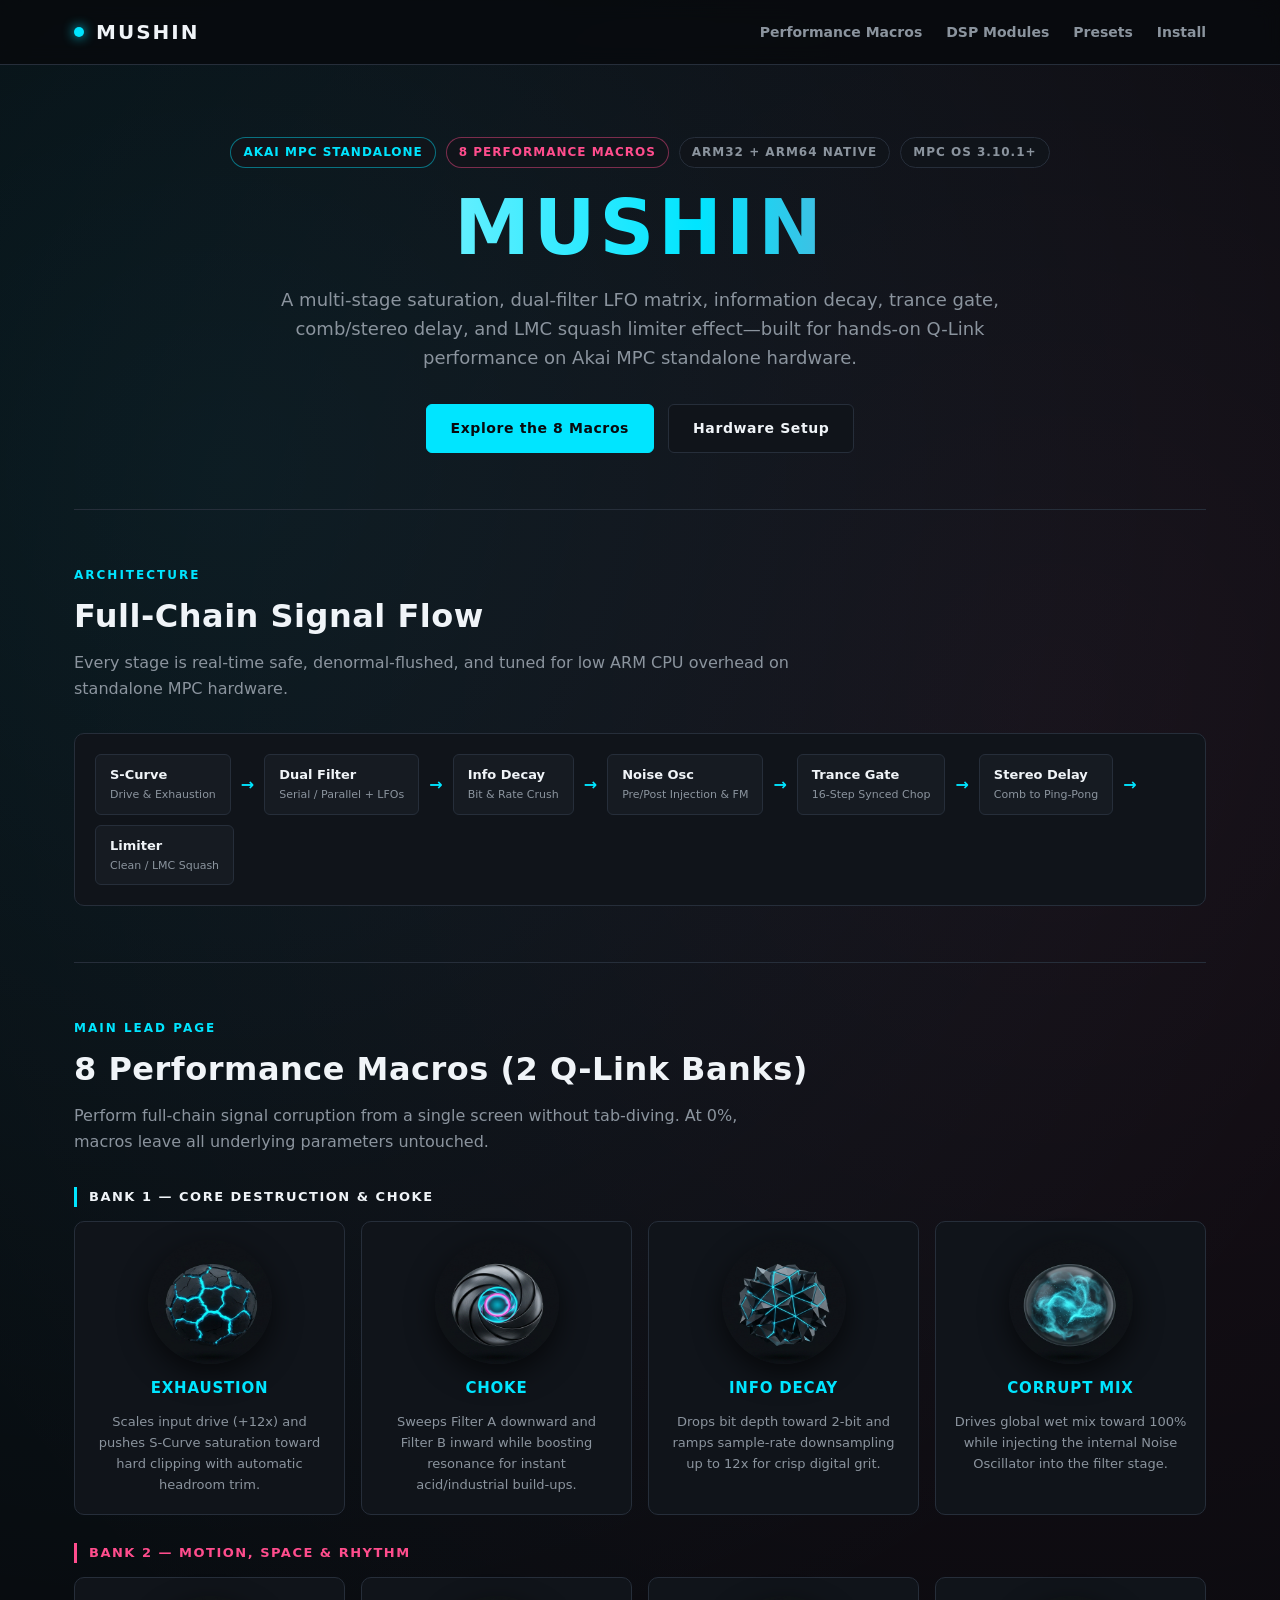
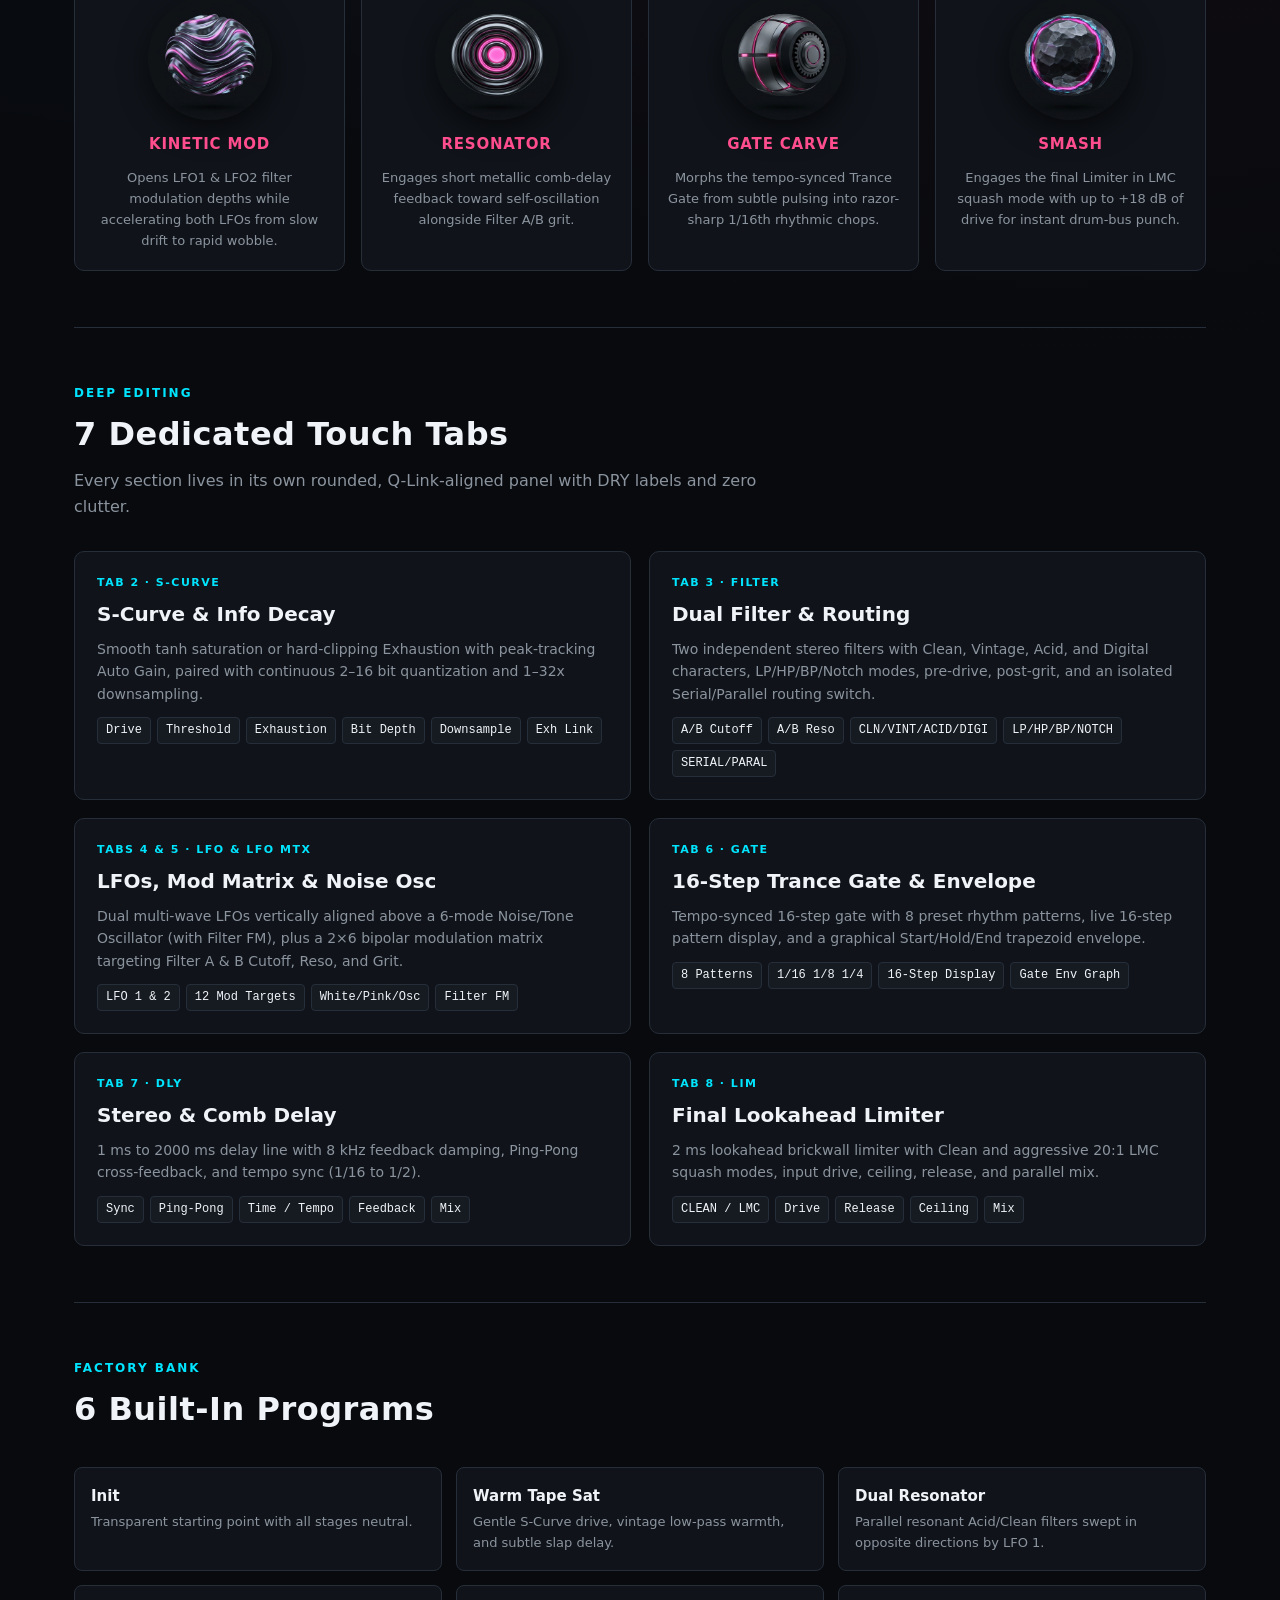
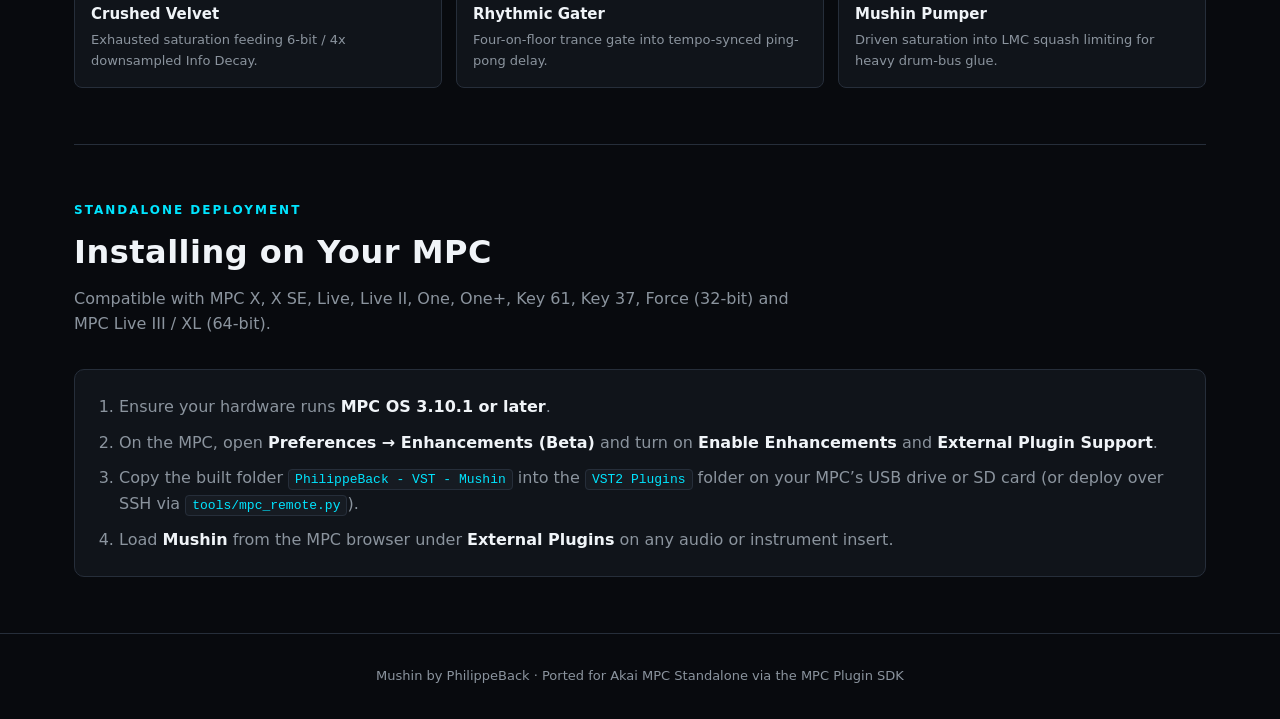
==== index.html @ 12bbff69 "feat(mushin): add product presentation website under plugins/Mushin/site" ====
<!DOCTYPE html>
<html lang="en">
<head>
  <meta charset="utf-8">
  <meta name="viewport" content="width=device-width, initial-scale=1">
  <title>MUSHIN — Standalone MPC Signal Corruption Engine</title>
  <link rel="stylesheet" href="style.css">
</head>
<body>

<header>
  <div class="container nav">
    <div class="brand">
      <span class="dot"></span>
      <span>MUSHIN</span>
    </div>
    <nav class="nav-links">
      <a href="#macros">Performance Macros</a>
      <a href="#modules">DSP Modules</a>
      <a href="#presets">Presets</a>
      <a href="#install">Install</a>
    </nav>
  </div>
</header>

<main class="container">
  <section class="hero">
    <div class="badge-row">
      <span class="badge cyan">Akai MPC Standalone</span>
      <span class="badge magenta">8 Performance Macros</span>
      <span class="badge">ARM32 + ARM64 Native</span>
      <span class="badge">MPC OS 3.10.1+</span>
    </div>
    <h1>MUSHIN</h1>
    <p>
      A multi-stage saturation, dual-filter LFO matrix, information decay, trance gate,
      comb/stereo delay, and LMC squash limiter effect—built for hands-on Q-Link performance
      on Akai MPC standalone hardware.
    </p>
    <div class="cta-row">
      <a class="btn" href="#macros">Explore the 8 Macros</a>
      <a class="btn secondary" href="#install">Hardware Setup</a>
    </div>
  </section>

  <section class="section">
    <div class="section-head">
      <div class="eyebrow">Architecture</div>
      <h2>Full-Chain Signal Flow</h2>
      <p>Every stage is real-time safe, denormal-flushed, and tuned for low ARM CPU overhead on standalone MPC hardware.</p>
    </div>
    <div class="chain">
      <div class="chain-node">S-Curve<span>Drive &amp; Exhaustion</span></div>
      <div class="chain-arrow">&rarr;</div>
      <div class="chain-node">Dual Filter<span>Serial / Parallel + LFOs</span></div>
      <div class="chain-arrow">&rarr;</div>
      <div class="chain-node">Info Decay<span>Bit &amp; Rate Crush</span></div>
      <div class="chain-arrow">&rarr;</div>
      <div class="chain-node">Noise Osc<span>Pre/Post Injection &amp; FM</span></div>
      <div class="chain-arrow">&rarr;</div>
      <div class="chain-node">Trance Gate<span>16-Step Synced Chop</span></div>
      <div class="chain-arrow">&rarr;</div>
      <div class="chain-node">Stereo Delay<span>Comb to Ping-Pong</span></div>
      <div class="chain-arrow">&rarr;</div>
      <div class="chain-node">Limiter<span>Clean / LMC Squash</span></div>
    </div>
  </section>

  <section class="section" id="macros">
    <div class="section-head">
      <div class="eyebrow">MAIN Lead Page</div>
      <h2>8 Performance Macros (2 Q-Link Banks)</h2>
      <p>
        Perform full-chain signal corruption from a single screen without tab-diving.
        At 0%, macros leave all underlying parameters untouched.
      </p>
    </div>

    <div class="bank-label">Bank 1 &mdash; Core Destruction &amp; Choke</div>
    <div class="macro-grid">
      <article class="macro-card">
        <div class="orb-frame orb-0"></div>
        <h3>EXHAUSTION</h3>
        <p>Scales input drive (+12x) and pushes S-Curve saturation toward hard clipping with automatic headroom trim.</p>
      </article>
      <article class="macro-card">
        <div class="orb-frame orb-1"></div>
        <h3>CHOKE</h3>
        <p>Sweeps Filter A downward and Filter B inward while boosting resonance for instant acid/industrial build-ups.</p>
      </article>
      <article class="macro-card">
        <div class="orb-frame orb-2"></div>
        <h3>INFO DECAY</h3>
        <p>Drops bit depth toward 2-bit and ramps sample-rate downsampling up to 12x for crisp digital grit.</p>
      </article>
      <article class="macro-card">
        <div class="orb-frame orb-3"></div>
        <h3>CORRUPT MIX</h3>
        <p>Drives global wet mix toward 100% while injecting the internal Noise Oscillator into the filter stage.</p>
      </article>
    </div>

    <div class="bank-label magenta">Bank 2 &mdash; Motion, Space &amp; Rhythm</div>
    <div class="macro-grid">
      <article class="macro-card mag">
        <div class="orb-frame orb-4"></div>
        <h3>KINETIC MOD</h3>
        <p>Opens LFO1 &amp; LFO2 filter modulation depths while accelerating both LFOs from slow drift to rapid wobble.</p>
      </article>
      <article class="macro-card mag">
        <div class="orb-frame orb-5"></div>
        <h3>RESONATOR</h3>
        <p>Engages short metallic comb-delay feedback toward self-oscillation alongside Filter A/B grit.</p>
      </article>
      <article class="macro-card mag">
        <div class="orb-frame orb-6"></div>
        <h3>GATE CARVE</h3>
        <p>Morphs the tempo-synced Trance Gate from subtle pulsing into razor-sharp 1/16th rhythmic chops.</p>
      </article>
      <article class="macro-card mag">
        <div class="orb-frame orb-7"></div>
        <h3>SMASH</h3>
        <p>Engages the final Limiter in LMC squash mode with up to +18 dB of drive for instant drum-bus punch.</p>
      </article>
    </div>
  </section>

  <section class="section" id="modules">
    <div class="section-head">
      <div class="eyebrow">Deep Editing</div>
      <h2>7 Dedicated Touch Tabs</h2>
      <p>Every section lives in its own rounded, Q-Link-aligned panel with DRY labels and zero clutter.</p>
    </div>

    <div class="modules-grid">
      <div class="module-card">
        <div class="mod-tag">Tab 2 &middot; S-CURVE</div>
        <h3>S-Curve &amp; Info Decay</h3>
        <p>Smooth tanh saturation or hard-clipping Exhaustion with peak-tracking Auto Gain, paired with continuous 2&ndash;16 bit quantization and 1&ndash;32x downsampling.</p>
        <div class="param-pills">
          <span class="pill">Drive</span><span class="pill">Threshold</span><span class="pill">Exhaustion</span>
          <span class="pill">Bit Depth</span><span class="pill">Downsample</span><span class="pill">Exh Link</span>
        </div>
      </div>

      <div class="module-card">
        <div class="mod-tag">Tab 3 &middot; FILTER</div>
        <h3>Dual Filter &amp; Routing</h3>
        <p>Two independent stereo filters with Clean, Vintage, Acid, and Digital characters, LP/HP/BP/Notch modes, pre-drive, post-grit, and an isolated Serial/Parallel routing switch.</p>
        <div class="param-pills">
          <span class="pill">A/B Cutoff</span><span class="pill">A/B Reso</span><span class="pill">CLN/VINT/ACID/DIGI</span>
          <span class="pill">LP/HP/BP/NOTCH</span><span class="pill">SERIAL/PARAL</span>
        </div>
      </div>

      <div class="module-card">
        <div class="mod-tag">Tabs 4 &amp; 5 &middot; LFO &amp; LFO MTX</div>
        <h3>LFOs, Mod Matrix &amp; Noise Osc</h3>
        <p>Dual multi-wave LFOs vertically aligned above a 6-mode Noise/Tone Oscillator (with Filter FM), plus a 2&times;6 bipolar modulation matrix targeting Filter A &amp; B Cutoff, Reso, and Grit.</p>
        <div class="param-pills">
          <span class="pill">LFO 1 &amp; 2</span><span class="pill">12 Mod Targets</span>
          <span class="pill">White/Pink/Osc</span><span class="pill">Filter FM</span>
        </div>
      </div>

      <div class="module-card">
        <div class="mod-tag">Tab 6 &middot; GATE</div>
        <h3>16-Step Trance Gate &amp; Envelope</h3>
        <p>Tempo-synced 16-step gate with 8 preset rhythm patterns, live 16-step pattern display, and a graphical Start/Hold/End trapezoid envelope.</p>
        <div class="param-pills">
          <span class="pill">8 Patterns</span><span class="pill">1/16 1/8 1/4</span>
          <span class="pill">16-Step Display</span><span class="pill">Gate Env Graph</span>
        </div>
      </div>

      <div class="module-card">
        <div class="mod-tag">Tab 7 &middot; DLY</div>
        <h3>Stereo &amp; Comb Delay</h3>
        <p>1 ms to 2000 ms delay line with 8 kHz feedback damping, Ping-Pong cross-feedback, and tempo sync (1/16 to 1/2).</p>
        <div class="param-pills">
          <span class="pill">Sync</span><span class="pill">Ping-Pong</span>
          <span class="pill">Time / Tempo</span><span class="pill">Feedback</span><span class="pill">Mix</span>
        </div>
      </div>

      <div class="module-card">
        <div class="mod-tag">Tab 8 &middot; LIM</div>
        <h3>Final Lookahead Limiter</h3>
        <p>2 ms lookahead brickwall limiter with Clean and aggressive 20:1 LMC squash modes, input drive, ceiling, release, and parallel mix.</p>
        <div class="param-pills">
          <span class="pill">CLEAN / LMC</span><span class="pill">Drive</span>
          <span class="pill">Release</span><span class="pill">Ceiling</span><span class="pill">Mix</span>
        </div>
      </div>
    </div>
  </section>

  <section class="section" id="presets">
    <div class="section-head">
      <div class="eyebrow">Factory Bank</div>
      <h2>6 Built-In Programs</h2>
    </div>
    <div class="presets-grid">
      <div class="preset-card"><h4>Init</h4><p>Transparent starting point with all stages neutral.</p></div>
      <div class="preset-card"><h4>Warm Tape Sat</h4><p>Gentle S-Curve drive, vintage low-pass warmth, and subtle slap delay.</p></div>
      <div class="preset-card"><h4>Dual Resonator</h4><p>Parallel resonant Acid/Clean filters swept in opposite directions by LFO 1.</p></div>
      <div class="preset-card"><h4>Crushed Velvet</h4><p>Exhausted saturation feeding 6-bit / 4x downsampled Info Decay.</p></div>
      <div class="preset-card"><h4>Rhythmic Gater</h4><p>Four-on-floor trance gate into tempo-synced ping-pong delay.</p></div>
      <div class="preset-card"><h4>Mushin Pumper</h4><p>Driven saturation into LMC squash limiting for heavy drum-bus glue.</p></div>
    </div>
  </section>

  <section class="section" id="install">
    <div class="section-head">
      <div class="eyebrow">Standalone Deployment</div>
      <h2>Installing on Your MPC</h2>
      <p>Compatible with MPC X, X SE, Live, Live II, One, One+, Key 61, Key 37, Force (32-bit) and MPC Live III / XL (64-bit).</p>
    </div>
    <div class="install-box">
      <ol>
        <li>Ensure your hardware runs <strong>MPC OS 3.10.1 or later</strong>.</li>
        <li>On the MPC, open <strong>Preferences &rarr; Enhancements (Beta)</strong> and turn on <strong>Enable Enhancements</strong> and <strong>External Plugin Support</strong>.</li>
        <li>Copy the built folder <code>PhilippeBack - VST - Mushin</code> into the <code>VST2 Plugins</code> folder on your MPC&rsquo;s USB drive or SD card (or deploy over SSH via <code>tools/mpc_remote.py</code>).</li>
        <li>Load <strong>Mushin</strong> from the MPC browser under <strong>External Plugins</strong> on any audio or instrument insert.</li>
      </ol>
    </div>
  </section>
</main>

<footer>
  <div class="container">
    Mushin by PhilippeBack &middot; Ported for Akai MPC Standalone via the MPC Plugin SDK
  </div>
</footer>

</body>
</html>
---- style.css ----
:root {
  --bg: #080a0e;
  --surface: #10141a;
  --card: #161b22;
  --border: #262e3a;
  --text: #f0f4f8;
  --muted: #8b949e;
  --cyan: #00e5ff;
  --magenta: #ff4d8d;
  --gold: #ffd60a;
}

* { box-sizing: border-box; margin: 0; padding: 0; }

body {
  background: var(--bg);
  color: var(--text);
  font-family: "Titillium Web", "Segoe UI", system-ui, -apple-system, sans-serif;
  line-height: 1.6;
  background-image:
    radial-gradient(circle at 18% 12%, rgba(0, 229, 255, 0.08), transparent 36%),
    radial-gradient(circle at 82% 18%, rgba(255, 77, 141, 0.07), transparent 38%);
}

a { color: var(--cyan); text-decoration: none; }
a:hover { text-decoration: underline; }

.container {
  max-width: 1180px;
  margin: 0 auto;
  padding: 0 24px;
}

/* Header */
header {
  border-bottom: 1px solid var(--border);
  background: rgba(8, 10, 14, 0.85);
  backdrop-filter: blur(10px);
  position: sticky;
  top: 0;
  z-index: 20;
}

.nav {
  display: flex;
  align-items: center;
  justify-content: space-between;
  height: 64px;
}

.brand {
  display: flex;
  align-items: center;
  gap: 12px;
  font-weight: 800;
  font-size: 20px;
  letter-spacing: 2px;
}

.brand .dot {
  width: 10px;
  height: 10px;
  border-radius: 50%;
  background: var(--cyan);
  box-shadow: 0 0 12px var(--cyan);
}

.nav-links {
  display: flex;
  gap: 24px;
  font-size: 14px;
  font-weight: 600;
  color: var(--muted);
}

.nav-links a { color: var(--muted); }
.nav-links a:hover { color: var(--cyan); text-decoration: none; }

/* Hero */
.hero {
  padding: 72px 0 56px;
  text-align: center;
}

.badge-row {
  display: inline-flex;
  gap: 10px;
  flex-wrap: wrap;
  justify-content: center;
  margin-bottom: 20px;
}

.badge {
  font-size: 12px;
  font-weight: 700;
  letter-spacing: 1px;
  text-transform: uppercase;
  padding: 5px 12px;
  border-radius: 999px;
  border: 1px solid var(--border);
  background: var(--surface);
  color: var(--muted);
}

.badge.cyan { border-color: rgba(0, 229, 255, 0.45); color: var(--cyan); }
.badge.magenta { border-color: rgba(255, 77, 141, 0.45); color: var(--magenta); }

.hero h1 {
  font-size: clamp(44px, 7vw, 76px);
  font-weight: 900;
  letter-spacing: 4px;
  line-height: 1.05;
  background: linear-gradient(90deg, #ffffff 0%, var(--cyan) 55%, var(--magenta) 100%);
  -webkit-background-clip: text;
  background-clip: text;
  color: transparent;
  margin-bottom: 18px;
}

.hero p {
  max-width: 720px;
  margin: 0 auto 32px;
  font-size: 18px;
  color: var(--muted);
}

.cta-row {
  display: flex;
  gap: 14px;
  justify-content: center;
  flex-wrap: wrap;
}

.btn {
  display: inline-block;
  padding: 12px 24px;
  border-radius: 6px;
  font-weight: 700;
  font-size: 14px;
  letter-spacing: 0.6px;
  border: 1px solid var(--cyan);
  background: var(--cyan);
  color: #080a0e;
  transition: transform 0.15s ease, box-shadow 0.15s ease;
}

.btn:hover {
  transform: translateY(-1px);
  box-shadow: 0 8px 24px rgba(0, 229, 255, 0.25);
  text-decoration: none;
}

.btn.secondary {
  background: var(--surface);
  color: var(--text);
  border-color: var(--border);
}

.btn.secondary:hover {
  border-color: var(--cyan);
  box-shadow: none;
}

/* Signal Chain */
.section {
  padding: 56px 0;
  border-top: 1px solid var(--border);
}

.section-head {
  margin-bottom: 32px;
}

.section-head .eyebrow {
  font-size: 12px;
  font-weight: 800;
  letter-spacing: 2px;
  text-transform: uppercase;
  color: var(--cyan);
  margin-bottom: 6px;
}

.section-head h2 {
  font-size: 32px;
  font-weight: 800;
  letter-spacing: 0.5px;
}

.section-head p {
  color: var(--muted);
  margin-top: 8px;
  max-width: 720px;
}

.chain {
  display: flex;
  flex-wrap: wrap;
  align-items: center;
  gap: 10px;
  background: var(--surface);
  border: 1px solid var(--border);
  border-radius: 10px;
  padding: 20px;
}

.chain-node {
  background: var(--card);
  border: 1px solid var(--border);
  border-radius: 6px;
  padding: 10px 14px;
  font-size: 13px;
  font-weight: 700;
  color: var(--text);
}

.chain-node span {
  display: block;
  font-size: 11px;
  font-weight: 500;
  color: var(--muted);
}

.chain-arrow {
  color: var(--cyan);
  font-weight: 800;
  font-size: 16px;
}

/* Macro Orbs Grid */
.bank-label {
  font-size: 13px;
  font-weight: 800;
  letter-spacing: 1.5px;
  text-transform: uppercase;
  margin: 28px 0 14px;
  padding-left: 12px;
  border-left: 3px solid var(--cyan);
}

.bank-label.magenta {
  border-left-color: var(--magenta);
  color: var(--magenta);
}

.macro-grid {
  display: grid;
  grid-template-columns: repeat(4, 1fr);
  gap: 16px;
}

@media (max-width: 960px) {
  .macro-grid { grid-template-columns: repeat(2, 1fr); }
}
@media (max-width: 560px) {
  .macro-grid { grid-template-columns: 1fr; }
}

.macro-card {
  background: var(--surface);
  border: 1px solid var(--border);
  border-radius: 10px;
  padding: 18px;
  display: flex;
  flex-direction: column;
  align-items: center;
  text-align: center;
  gap: 12px;
}

.orb-frame {
  width: 124px;
  height: 124px;
  border-radius: 50%;
  background-image: url("assets/orbs_sheet.jpg");
  background-size: 400% 200%;
  background-repeat: no-repeat;
  box-shadow: 0 10px 28px rgba(0, 0, 0, 0.6);
}

.orb-0 { background-position: 0% 0%; }
.orb-1 { background-position: 33.333% 0%; }
.orb-2 { background-position: 66.666% 0%; }
.orb-3 { background-position: 100% 0%; }
.orb-4 { background-position: 0% 100%; }
.orb-5 { background-position: 33.333% 100%; }
.orb-6 { background-position: 66.666% 100%; }
.orb-7 { background-position: 100% 100%; }

.macro-card h3 {
  font-size: 15px;
  font-weight: 800;
  letter-spacing: 0.8px;
  color: var(--cyan);
}

.macro-card.mag h3 { color: var(--magenta); }

.macro-card p {
  font-size: 13px;
  color: var(--muted);
}

/* Modules Grid */
.modules-grid {
  display: grid;
  grid-template-columns: repeat(2, 1fr);
  gap: 18px;
}

@media (max-width: 780px) {
  .modules-grid { grid-template-columns: 1fr; }
}

.module-card {
  background: var(--surface);
  border: 1px solid var(--border);
  border-radius: 10px;
  padding: 22px;
}

.module-card .mod-tag {
  font-size: 11px;
  font-weight: 800;
  letter-spacing: 1.5px;
  color: var(--cyan);
  text-transform: uppercase;
  margin-bottom: 6px;
}

.module-card h3 {
  font-size: 20px;
  font-weight: 800;
  margin-bottom: 8px;
}

.module-card p {
  font-size: 14px;
  color: var(--muted);
  margin-bottom: 12px;
}

.param-pills {
  display: flex;
  flex-wrap: wrap;
  gap: 6px;
}

.pill {
  font-size: 12px;
  font-family: ui-monospace, Consolas, monospace;
  background: var(--card);
  border: 1px solid var(--border);
  border-radius: 4px;
  padding: 3px 8px;
  color: var(--text);
}

/* Presets & Install */
.presets-grid {
  display: grid;
  grid-template-columns: repeat(3, 1fr);
  gap: 14px;
}

@media (max-width: 780px) {
  .presets-grid { grid-template-columns: 1fr; }
}

.preset-card {
  background: var(--surface);
  border: 1px solid var(--border);
  border-radius: 8px;
  padding: 16px;
}

.preset-card h4 {
  font-size: 15px;
  font-weight: 700;
  color: var(--text);
  margin-bottom: 4px;
}

.preset-card p {
  font-size: 13px;
  color: var(--muted);
}

.install-box {
  background: var(--surface);
  border: 1px solid var(--border);
  border-radius: 10px;
  padding: 24px;
}

.install-box ol {
  padding-left: 20px;
  color: var(--muted);
  display: grid;
  gap: 10px;
}

.install-box strong { color: var(--text); }
.install-box code {
  background: var(--card);
  border: 1px solid var(--border);
  padding: 2px 6px;
  border-radius: 4px;
  color: var(--cyan);
  font-size: 13px;
}

footer {
  border-top: 1px solid var(--border);
  padding: 32px 0;
  text-align: center;
  color: var(--muted);
  font-size: 13px;
}
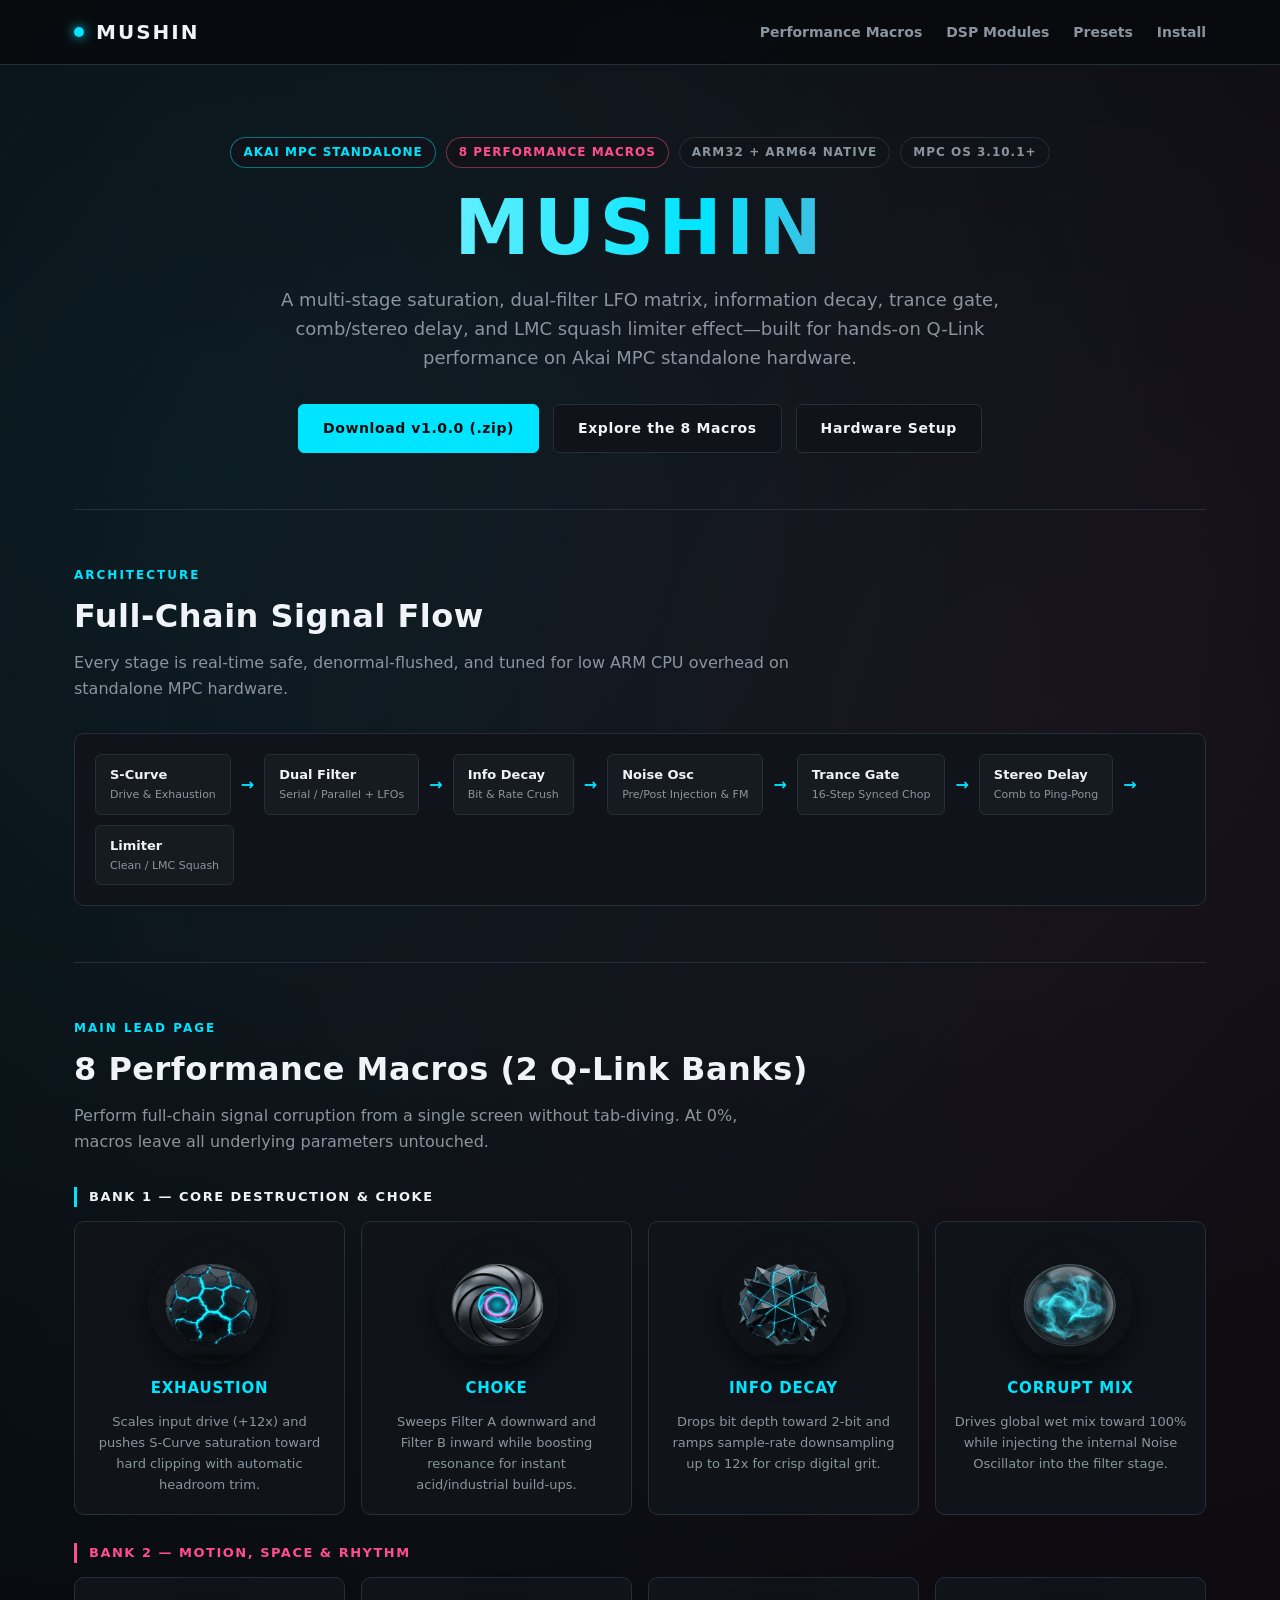
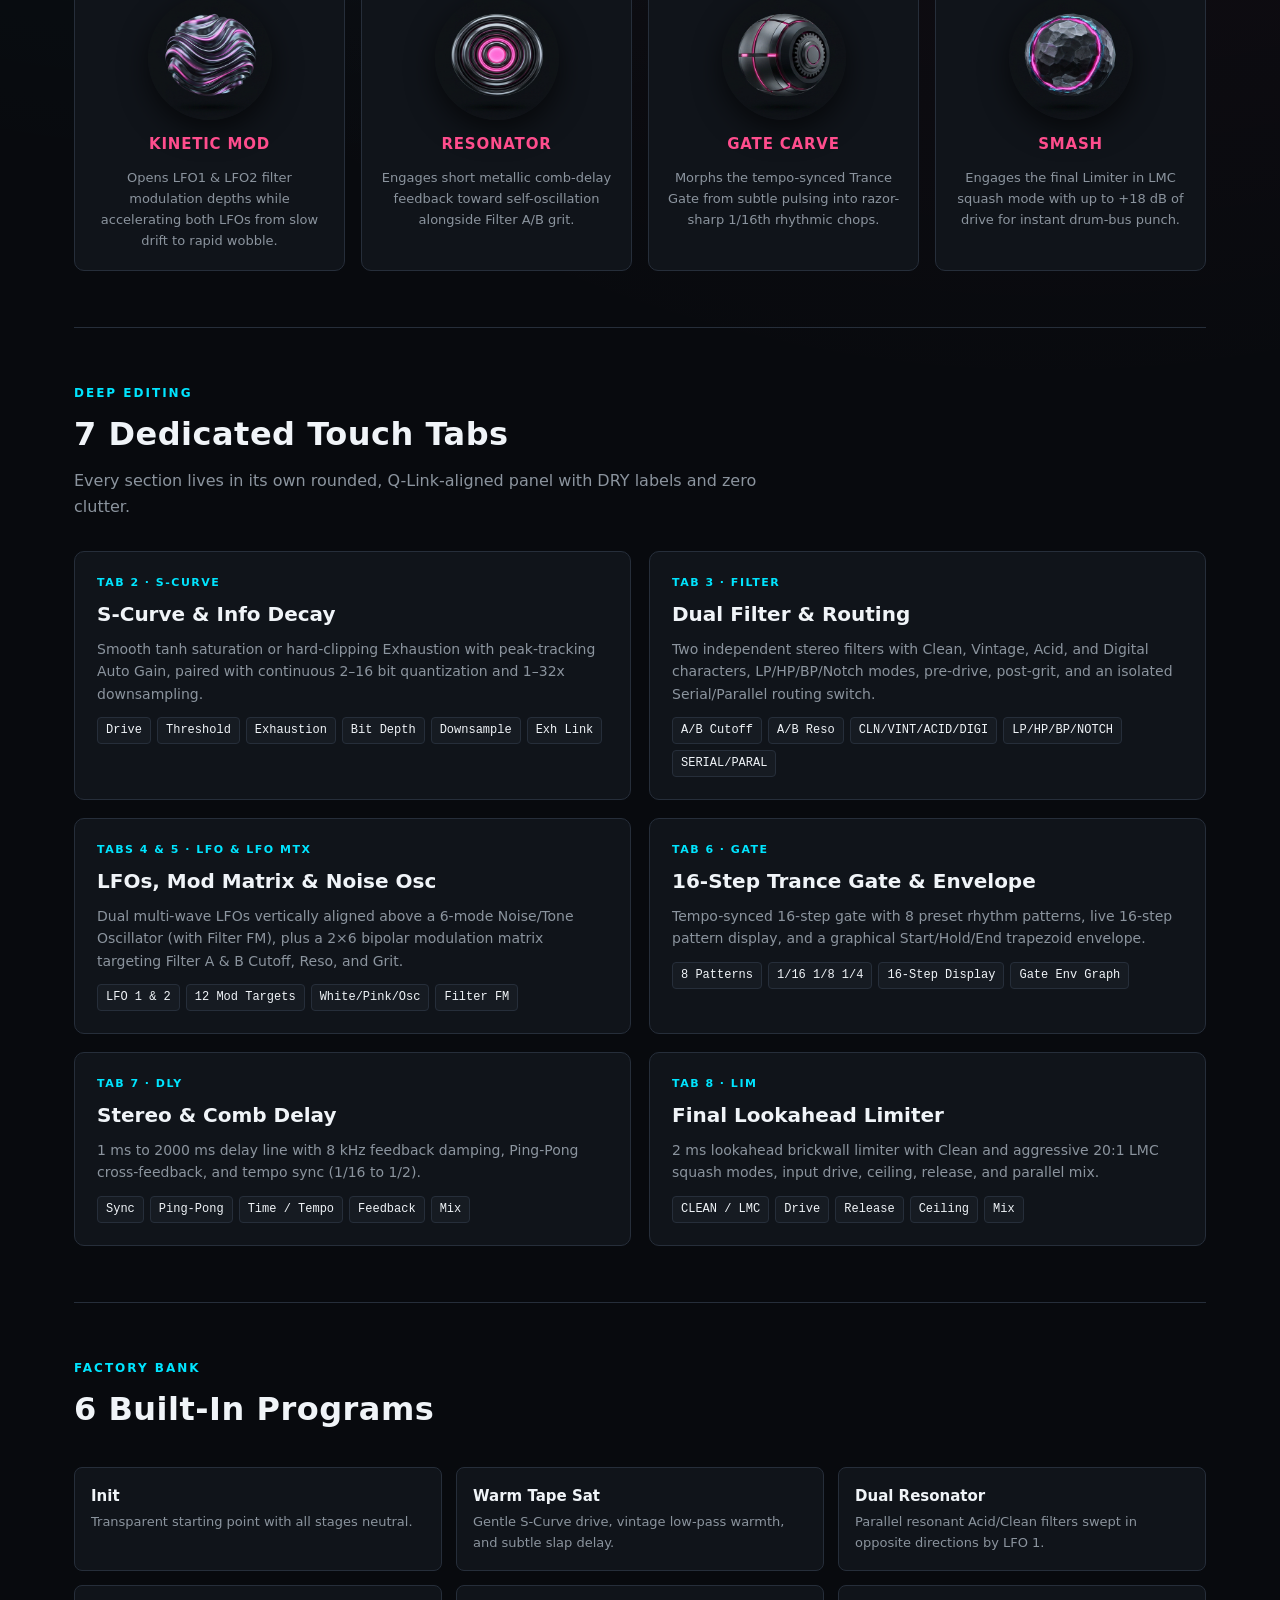
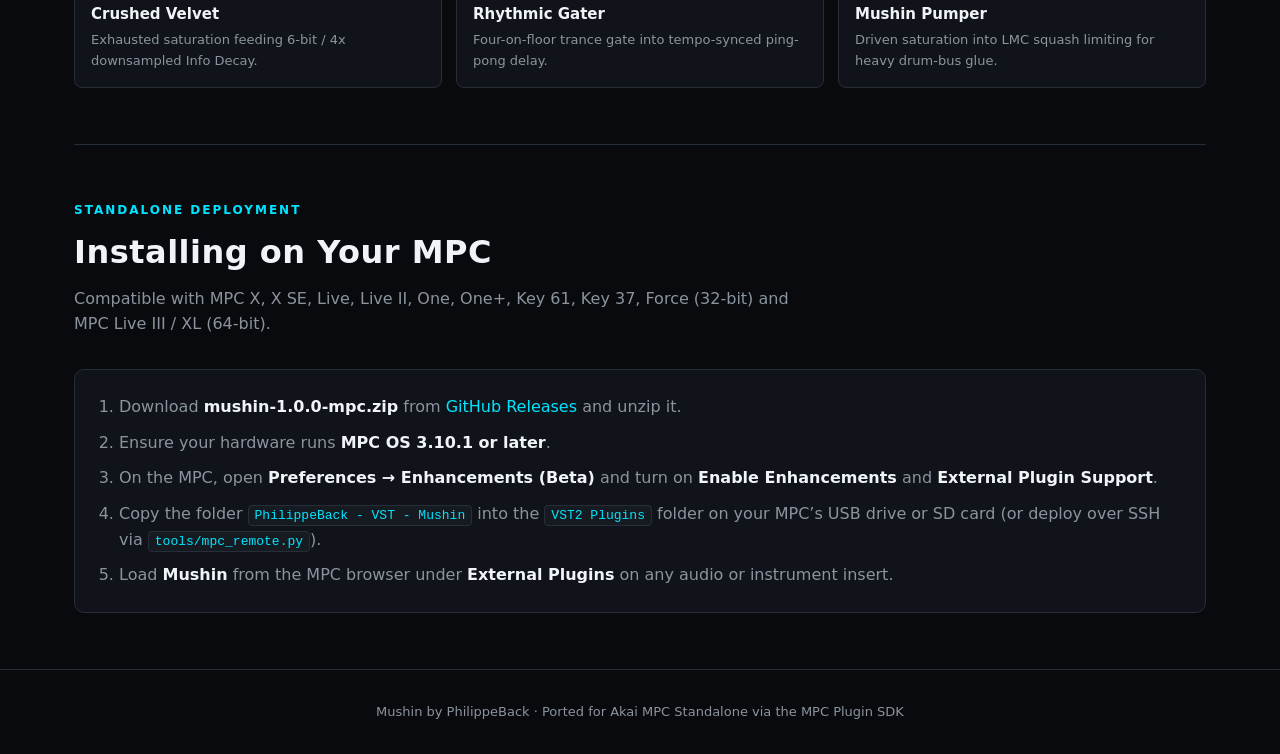
==== commit 432dd6c8: "docs(mushin): link v1.0.0 release download on website" ====
--- a/index.html
+++ b/index.html
@@ -38,7 +38,8 @@
       on Akai MPC standalone hardware.
     </p>
     <div class="cta-row">
-      <a class="btn" href="#macros">Explore the 8 Macros</a>
+      <a class="btn" href="https://github.com/philippeback/mpc-plugin-builder-sdk/releases/download/v1.0.0/mushin-1.0.0-mpc.zip">Download v1.0.0 (.zip)</a>
+      <a class="btn secondary" href="#macros">Explore the 8 Macros</a>
       <a class="btn secondary" href="#install">Hardware Setup</a>
     </div>
   </section>
@@ -218,9 +219,10 @@
     </div>
     <div class="install-box">
       <ol>
+        <li>Download <a href="https://github.com/philippeback/mpc-plugin-builder-sdk/releases/download/v1.0.0/mushin-1.0.0-mpc.zip"><strong>mushin-1.0.0-mpc.zip</strong></a> from <a href="https://github.com/philippeback/mpc-plugin-builder-sdk/releases/latest">GitHub Releases</a> and unzip it.</li>
         <li>Ensure your hardware runs <strong>MPC OS 3.10.1 or later</strong>.</li>
         <li>On the MPC, open <strong>Preferences &rarr; Enhancements (Beta)</strong> and turn on <strong>Enable Enhancements</strong> and <strong>External Plugin Support</strong>.</li>
-        <li>Copy the built folder <code>PhilippeBack - VST - Mushin</code> into the <code>VST2 Plugins</code> folder on your MPC&rsquo;s USB drive or SD card (or deploy over SSH via <code>tools/mpc_remote.py</code>).</li>
+        <li>Copy the folder <code>PhilippeBack - VST - Mushin</code> into the <code>VST2 Plugins</code> folder on your MPC&rsquo;s USB drive or SD card (or deploy over SSH via <code>tools/mpc_remote.py</code>).</li>
         <li>Load <strong>Mushin</strong> from the MPC browser under <strong>External Plugins</strong> on any audio or instrument insert.</li>
       </ol>
     </div>
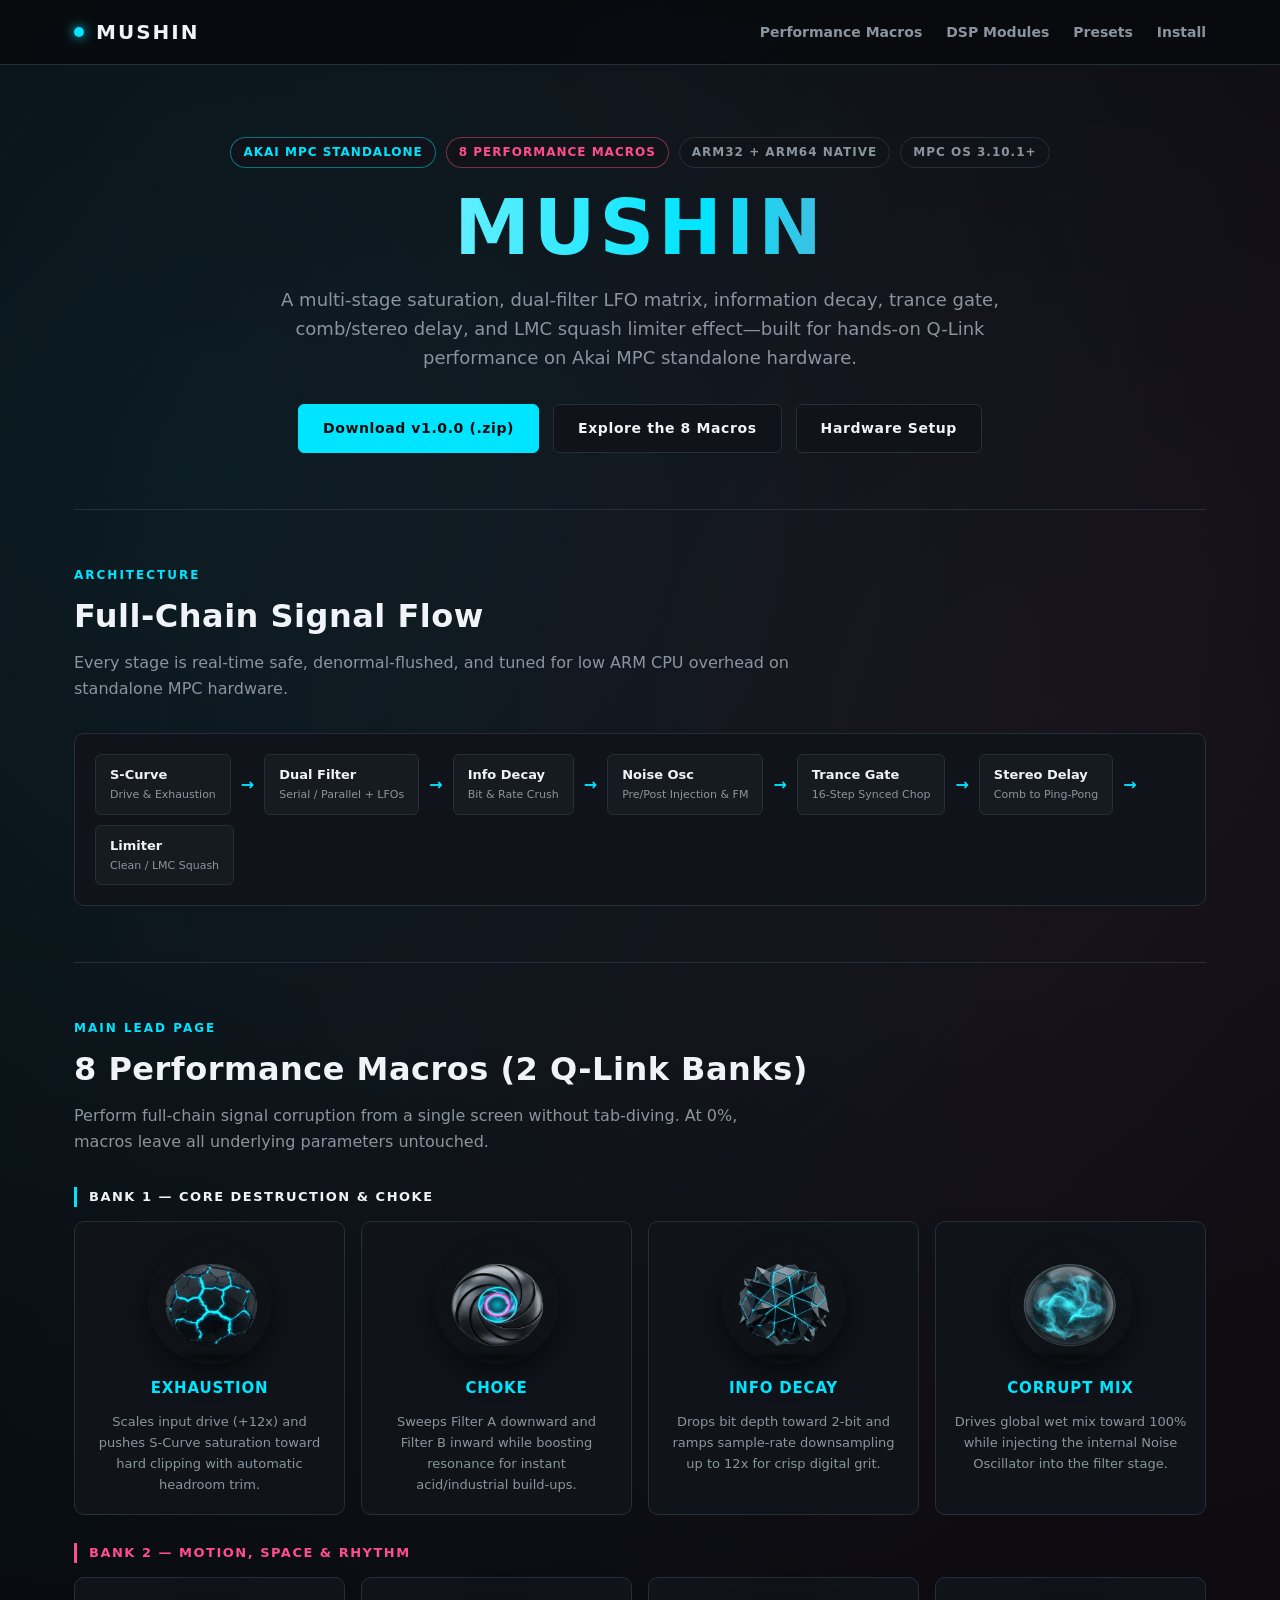
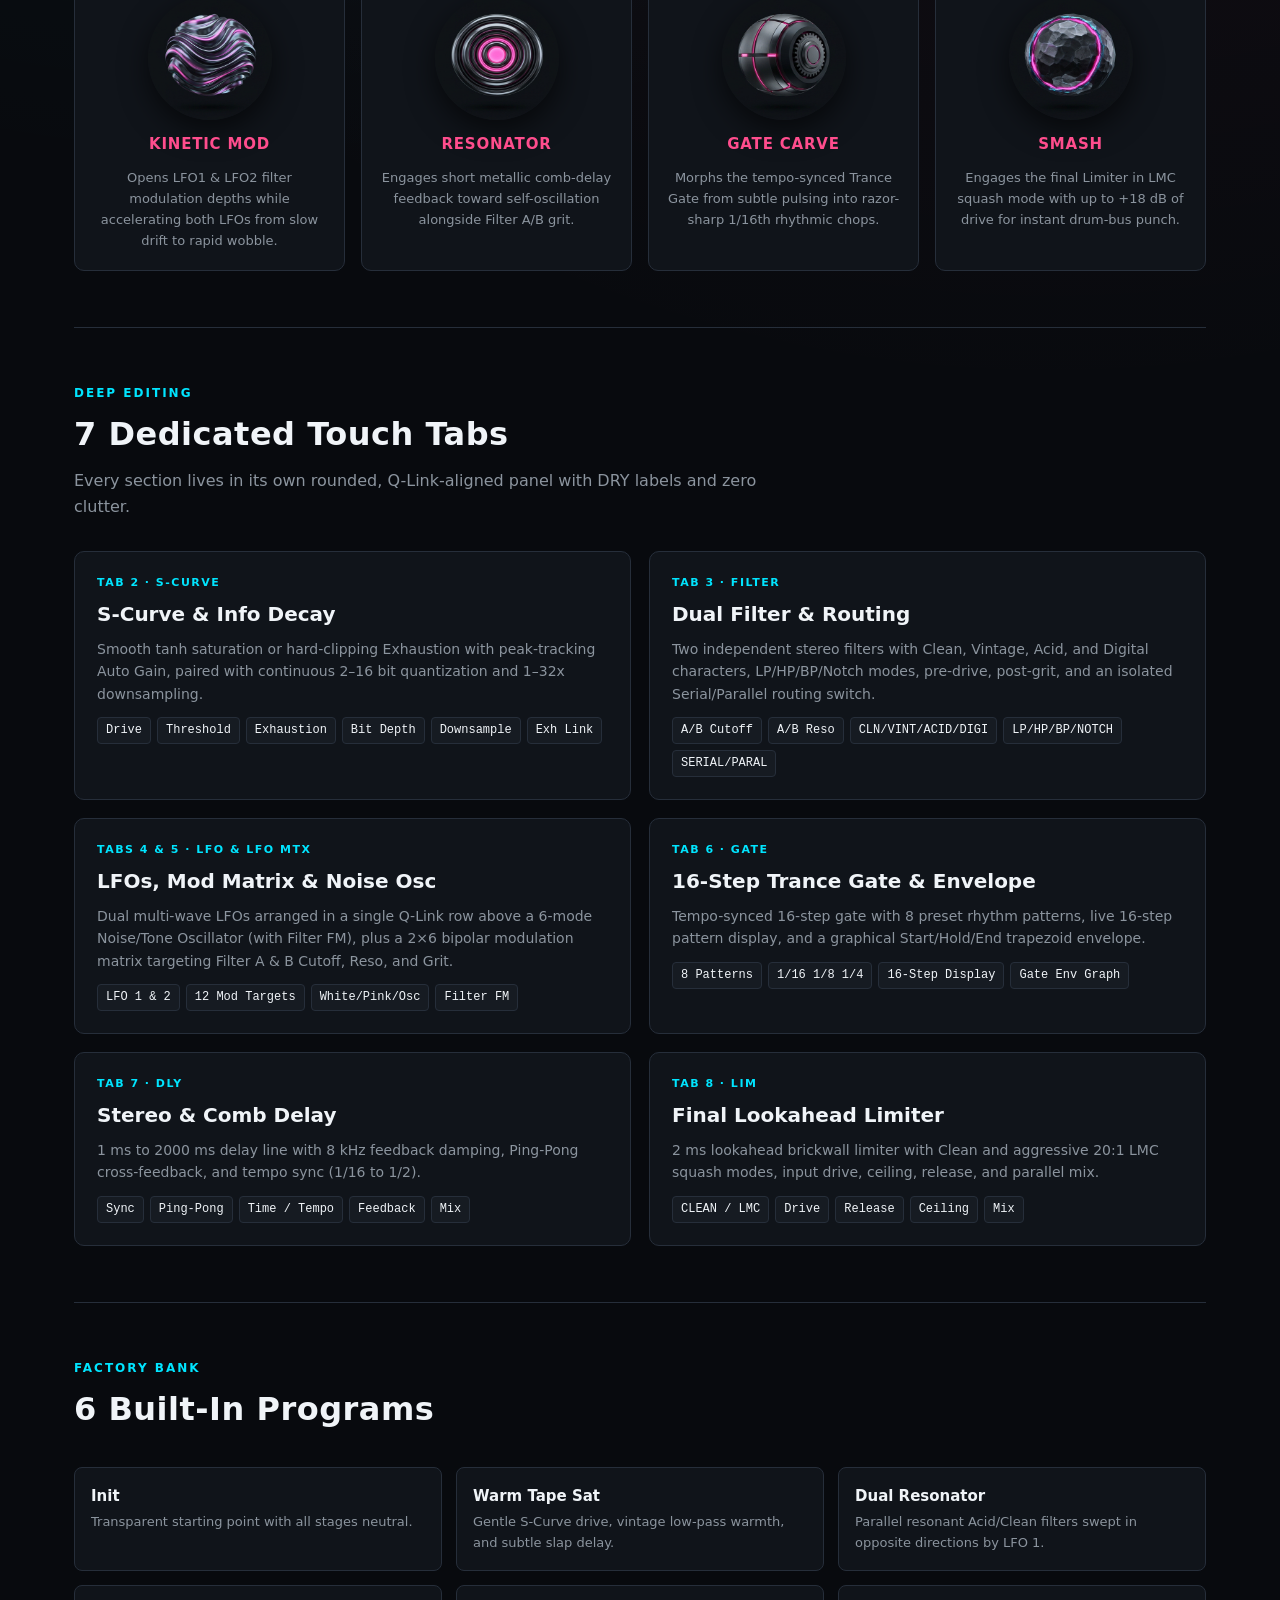
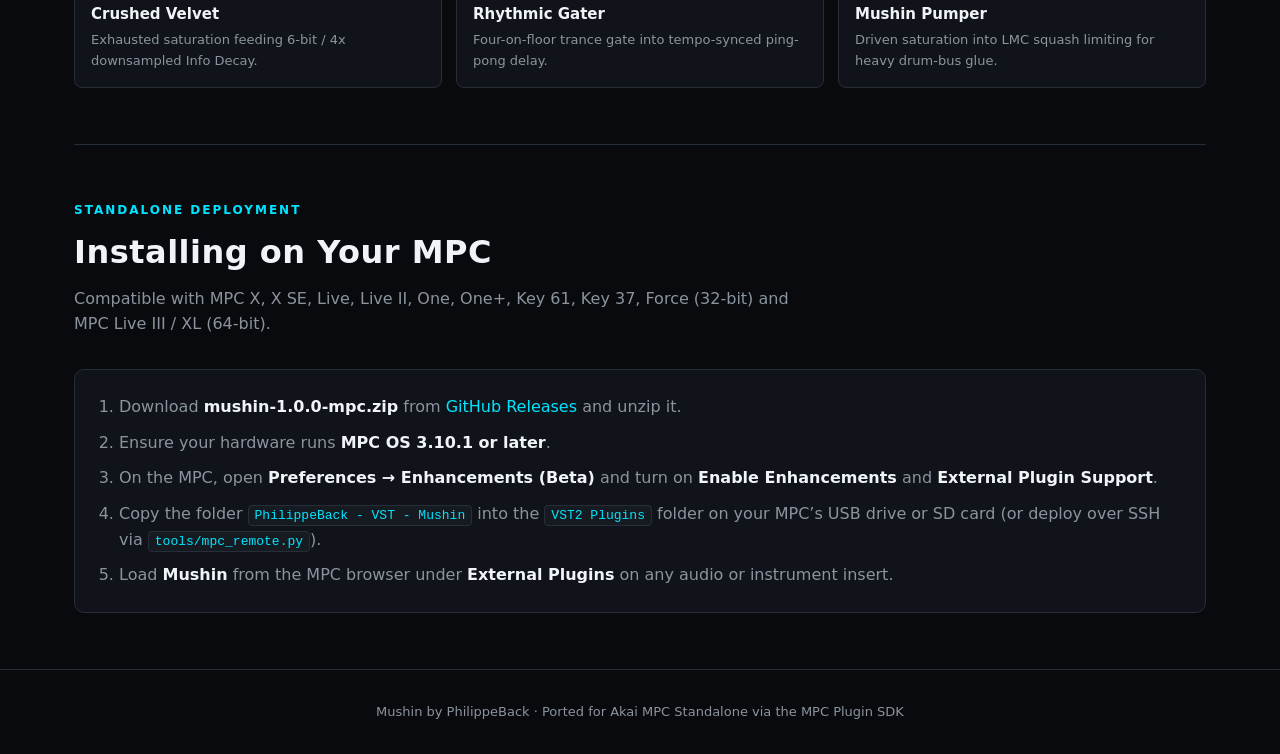
==== commit 39bc3f69: "feat(Mushin): enable GATE AHDS envelope, compact LFO Q-Links, update docs and site" ====
--- a/index.html
+++ b/index.html
@@ -157,7 +157,7 @@
       <div class="module-card">
         <div class="mod-tag">Tabs 4 &amp; 5 &middot; LFO &amp; LFO MTX</div>
         <h3>LFOs, Mod Matrix &amp; Noise Osc</h3>
-        <p>Dual multi-wave LFOs vertically aligned above a 6-mode Noise/Tone Oscillator (with Filter FM), plus a 2&times;6 bipolar modulation matrix targeting Filter A &amp; B Cutoff, Reso, and Grit.</p>
+        <p>Dual multi-wave LFOs arranged in a single Q-Link row above a 6-mode Noise/Tone Oscillator (with Filter FM), plus a 2&times;6 bipolar modulation matrix targeting Filter A &amp; B Cutoff, Reso, and Grit.</p>
         <div class="param-pills">
           <span class="pill">LFO 1 &amp; 2</span><span class="pill">12 Mod Targets</span>
           <span class="pill">White/Pink/Osc</span><span class="pill">Filter FM</span>
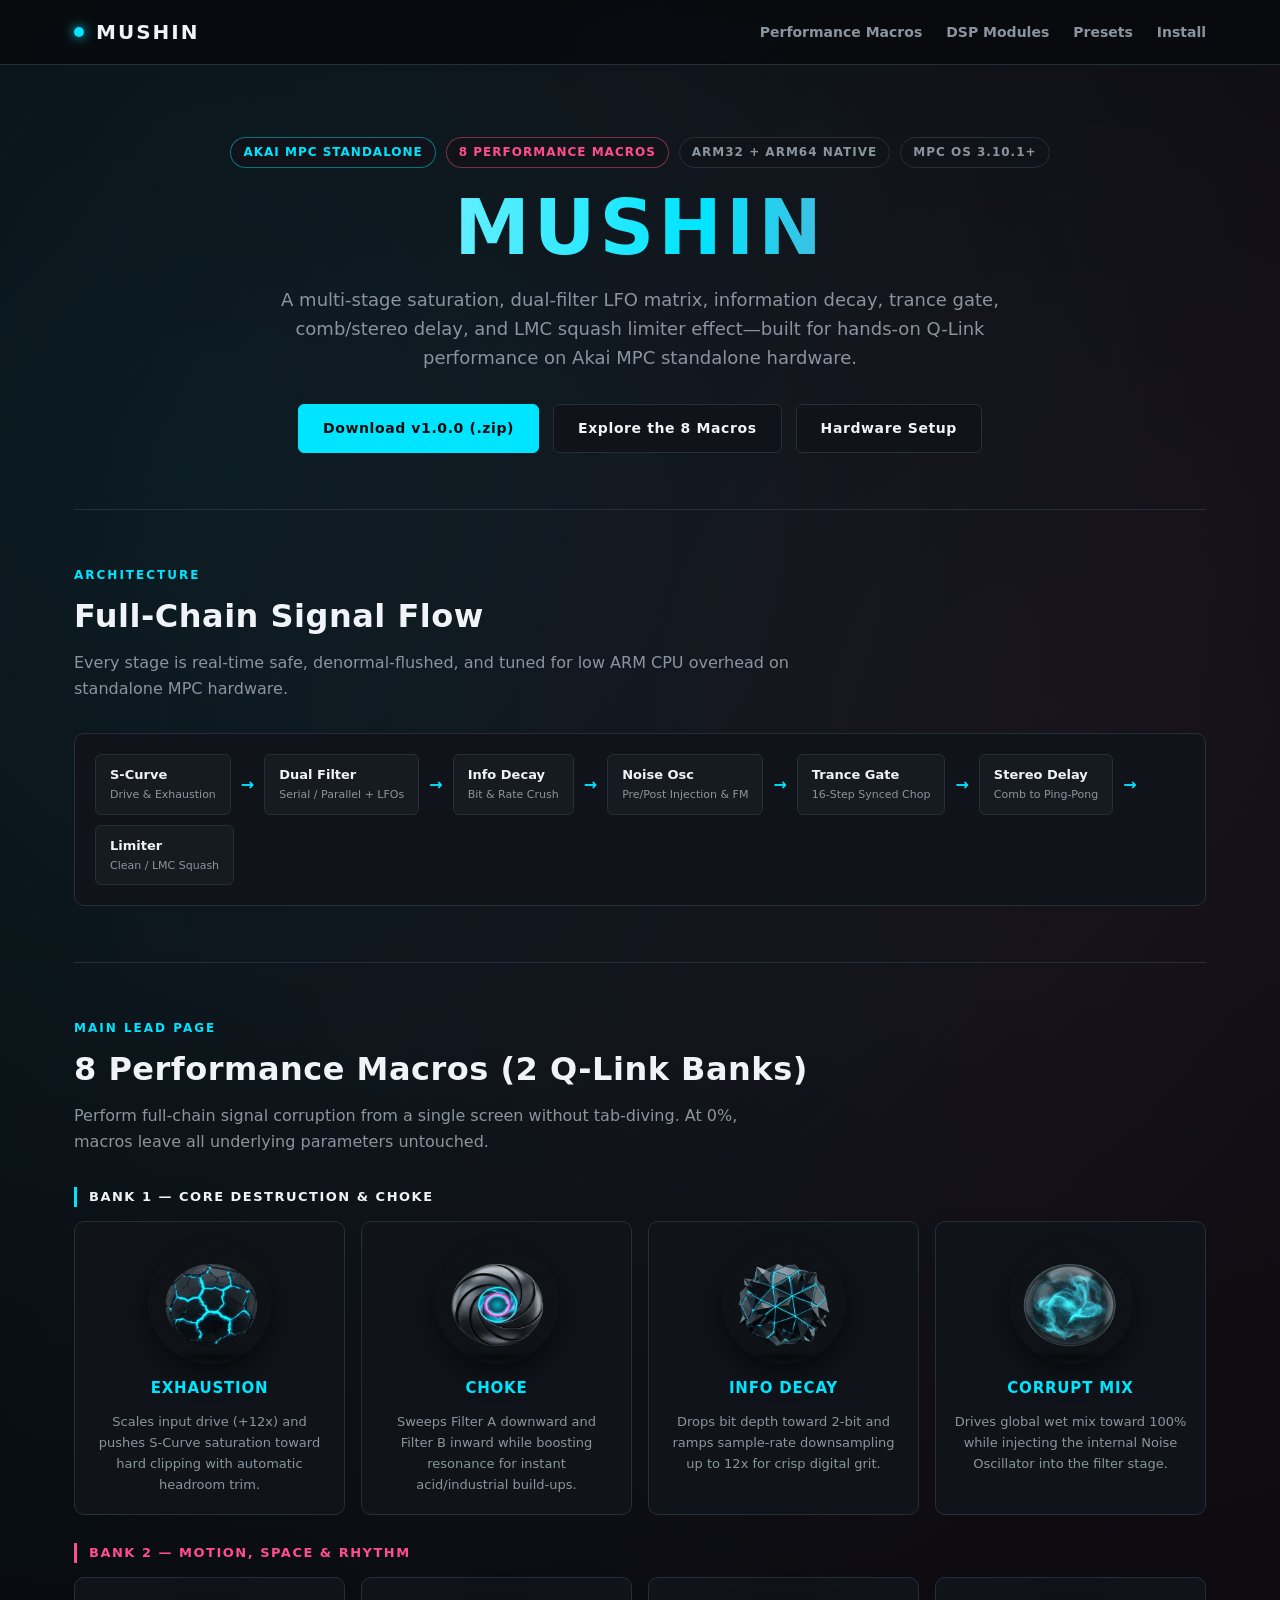
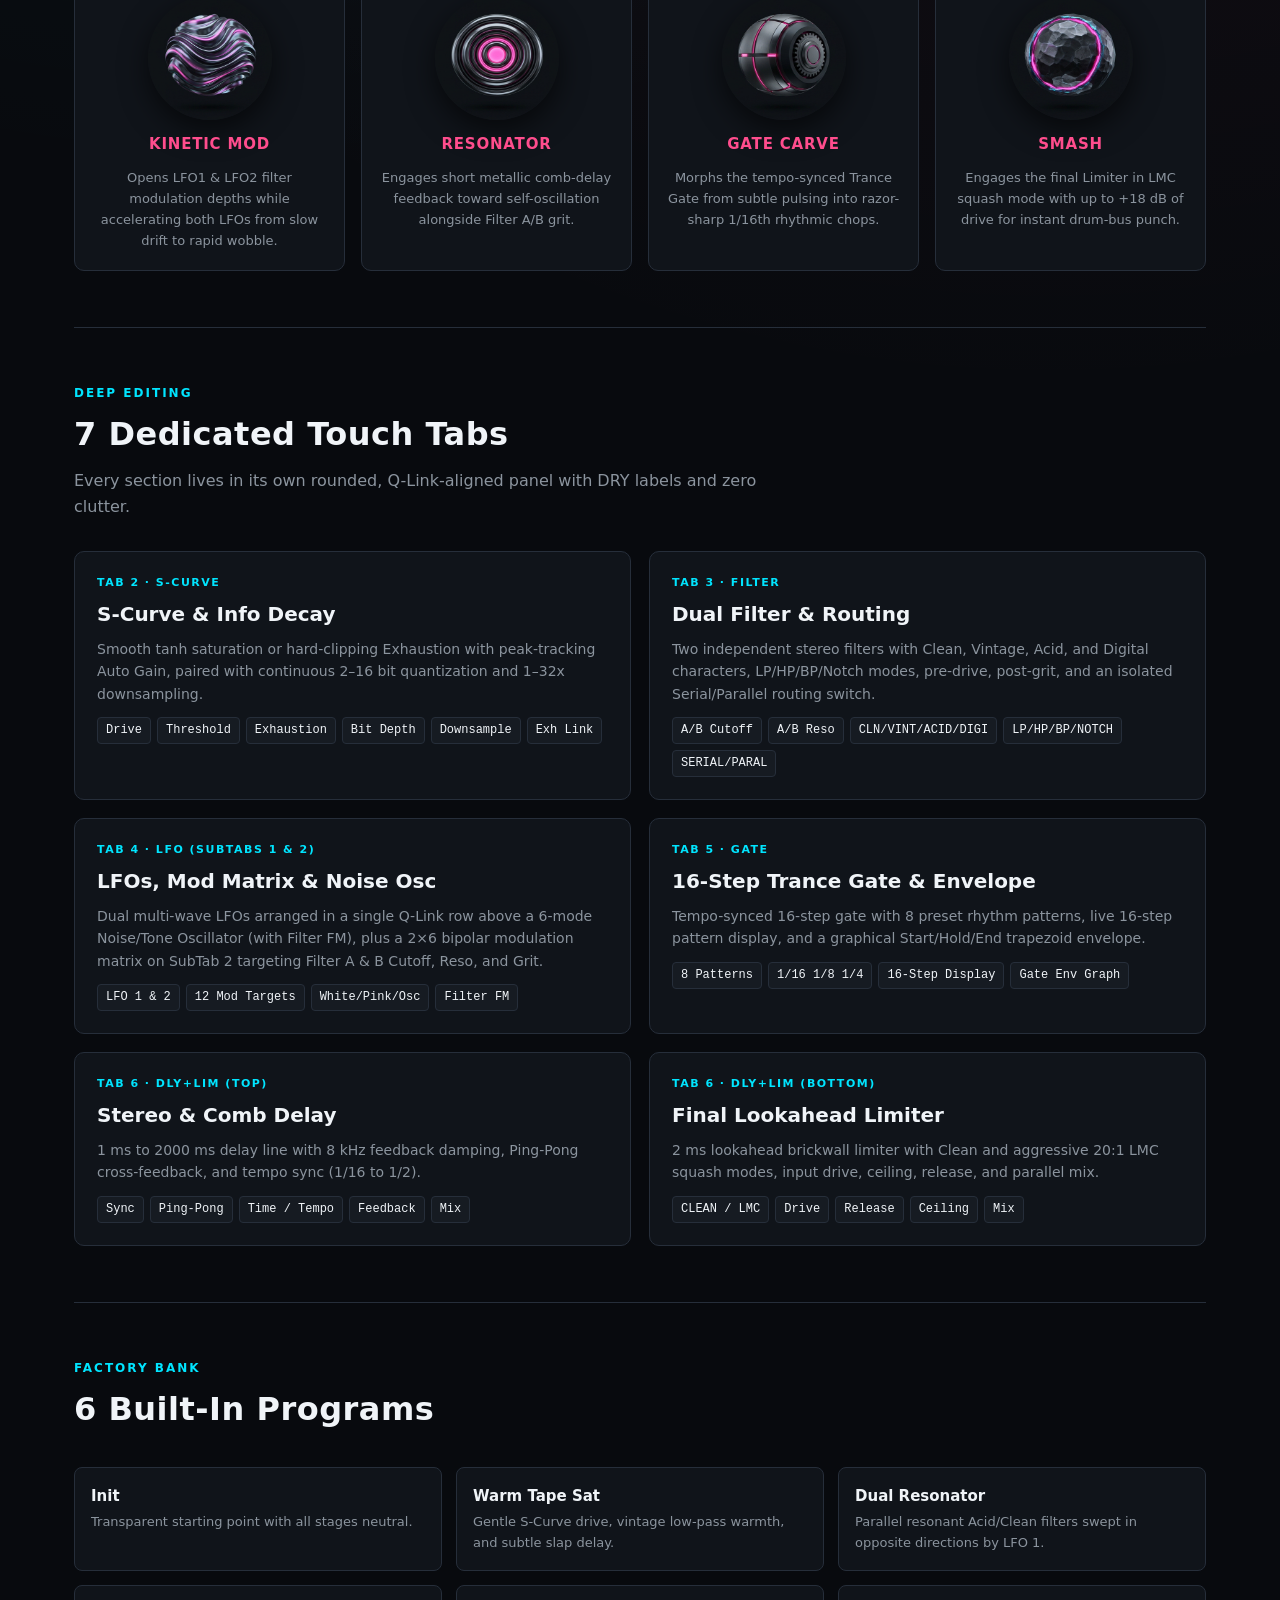
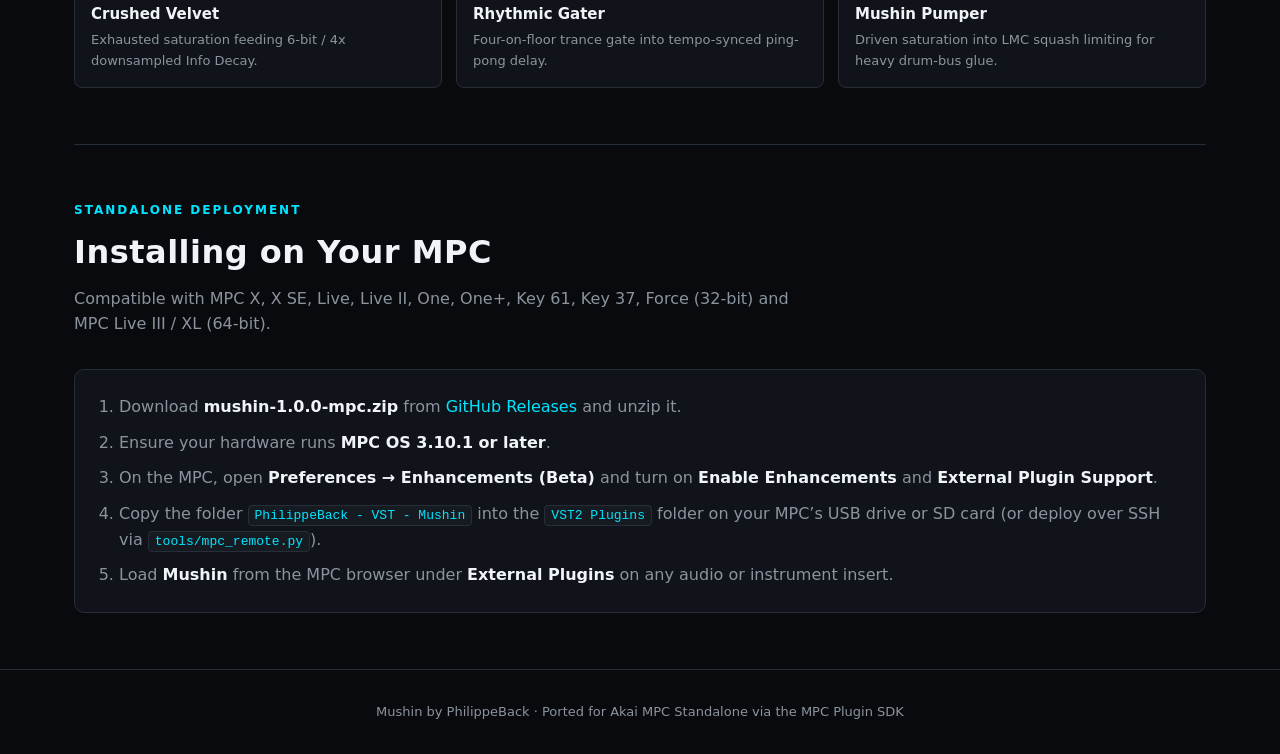
==== commit e032b970: "feat(Mushin): 6 function-key tabs with LFO sub-tab, DLY+LIM merge, and preview sub-tab support" ====
--- a/index.html
+++ b/index.html
@@ -155,9 +155,9 @@
       </div>
 
       <div class="module-card">
-        <div class="mod-tag">Tabs 4 &amp; 5 &middot; LFO &amp; LFO MTX</div>
+        <div class="mod-tag">Tab 4 &middot; LFO (SubTabs 1 &amp; 2)</div>
         <h3>LFOs, Mod Matrix &amp; Noise Osc</h3>
-        <p>Dual multi-wave LFOs arranged in a single Q-Link row above a 6-mode Noise/Tone Oscillator (with Filter FM), plus a 2&times;6 bipolar modulation matrix targeting Filter A &amp; B Cutoff, Reso, and Grit.</p>
+        <p>Dual multi-wave LFOs arranged in a single Q-Link row above a 6-mode Noise/Tone Oscillator (with Filter FM), plus a 2&times;6 bipolar modulation matrix on SubTab 2 targeting Filter A &amp; B Cutoff, Reso, and Grit.</p>
         <div class="param-pills">
           <span class="pill">LFO 1 &amp; 2</span><span class="pill">12 Mod Targets</span>
           <span class="pill">White/Pink/Osc</span><span class="pill">Filter FM</span>
@@ -165,7 +165,7 @@
       </div>
 
       <div class="module-card">
-        <div class="mod-tag">Tab 6 &middot; GATE</div>
+        <div class="mod-tag">Tab 5 &middot; GATE</div>
         <h3>16-Step Trance Gate &amp; Envelope</h3>
         <p>Tempo-synced 16-step gate with 8 preset rhythm patterns, live 16-step pattern display, and a graphical Start/Hold/End trapezoid envelope.</p>
         <div class="param-pills">
@@ -175,7 +175,7 @@
       </div>
 
       <div class="module-card">
-        <div class="mod-tag">Tab 7 &middot; DLY</div>
+        <div class="mod-tag">Tab 6 &middot; DLY+LIM (Top)</div>
         <h3>Stereo &amp; Comb Delay</h3>
         <p>1 ms to 2000 ms delay line with 8 kHz feedback damping, Ping-Pong cross-feedback, and tempo sync (1/16 to 1/2).</p>
         <div class="param-pills">
@@ -185,7 +185,7 @@
       </div>
 
       <div class="module-card">
-        <div class="mod-tag">Tab 8 &middot; LIM</div>
+        <div class="mod-tag">Tab 6 &middot; DLY+LIM (Bottom)</div>
         <h3>Final Lookahead Limiter</h3>
         <p>2 ms lookahead brickwall limiter with Clean and aggressive 20:1 LMC squash modes, input drive, ceiling, release, and parallel mix.</p>
         <div class="param-pills">
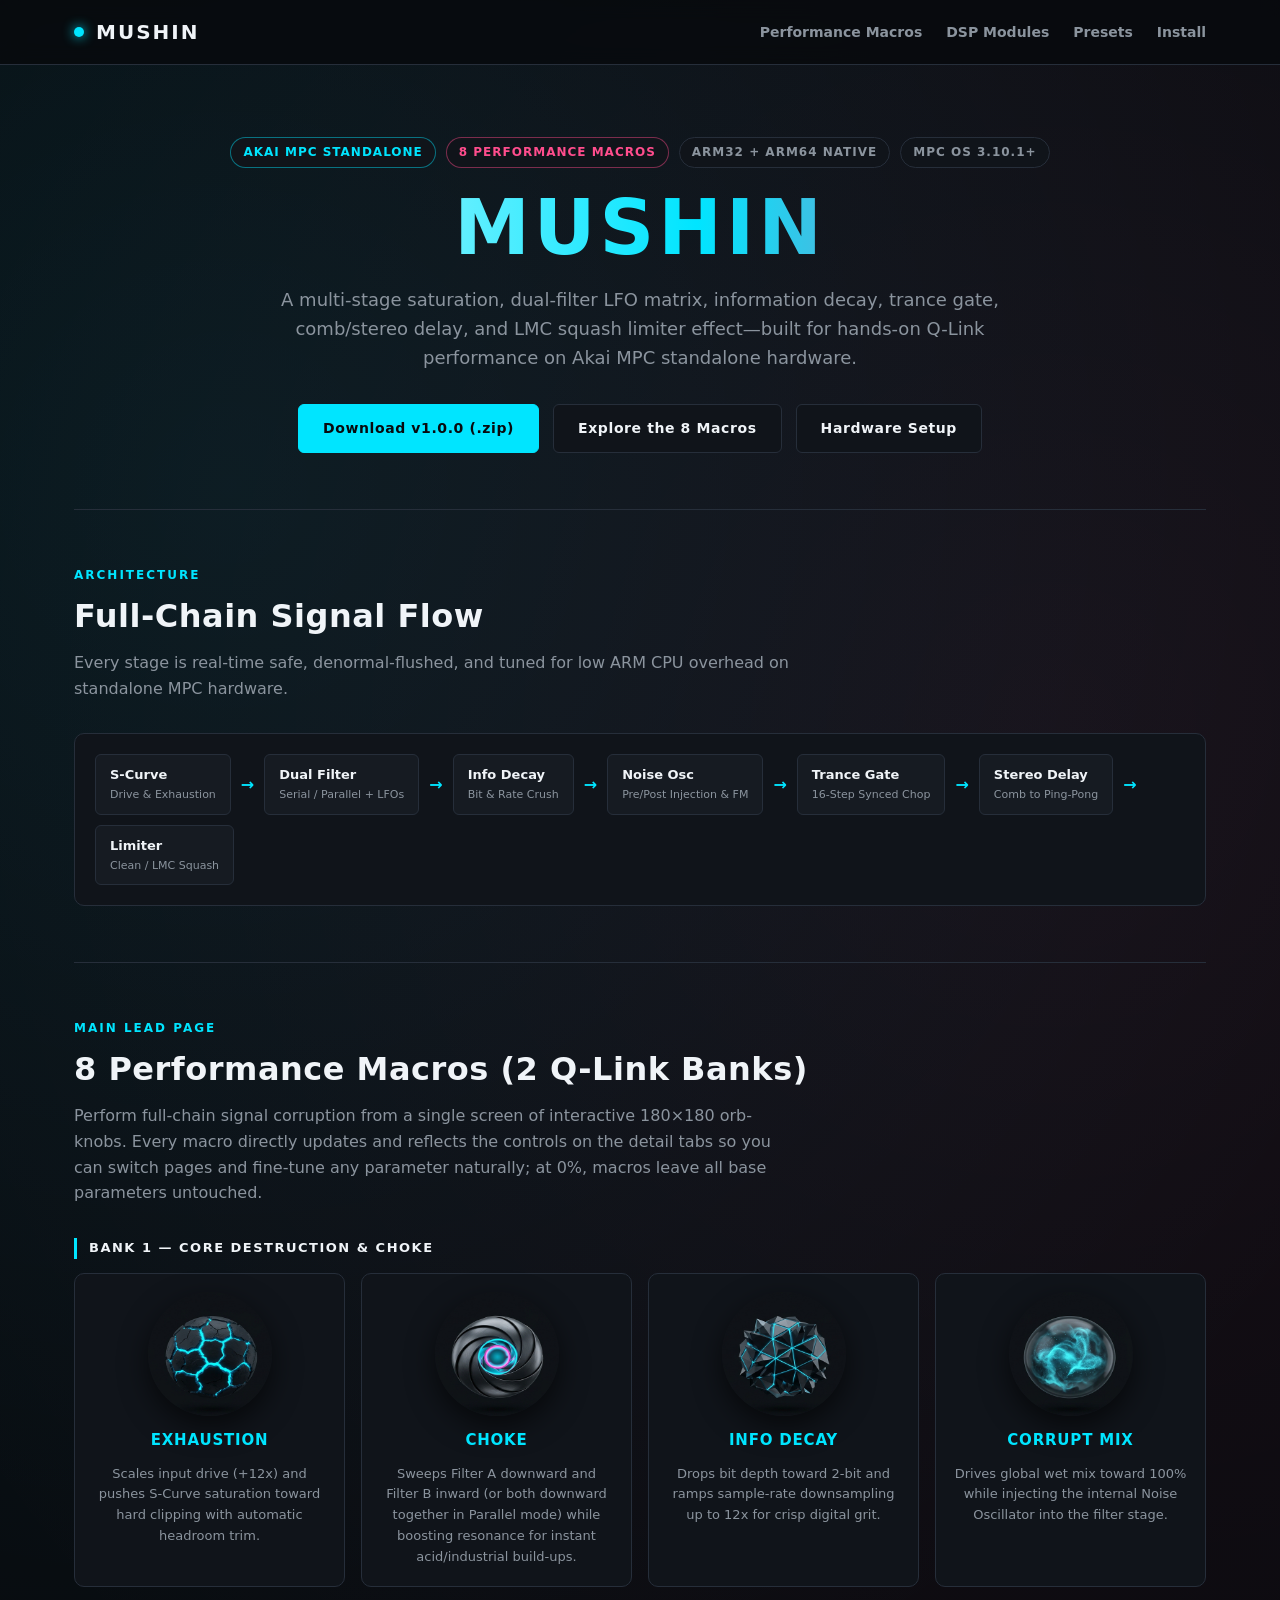
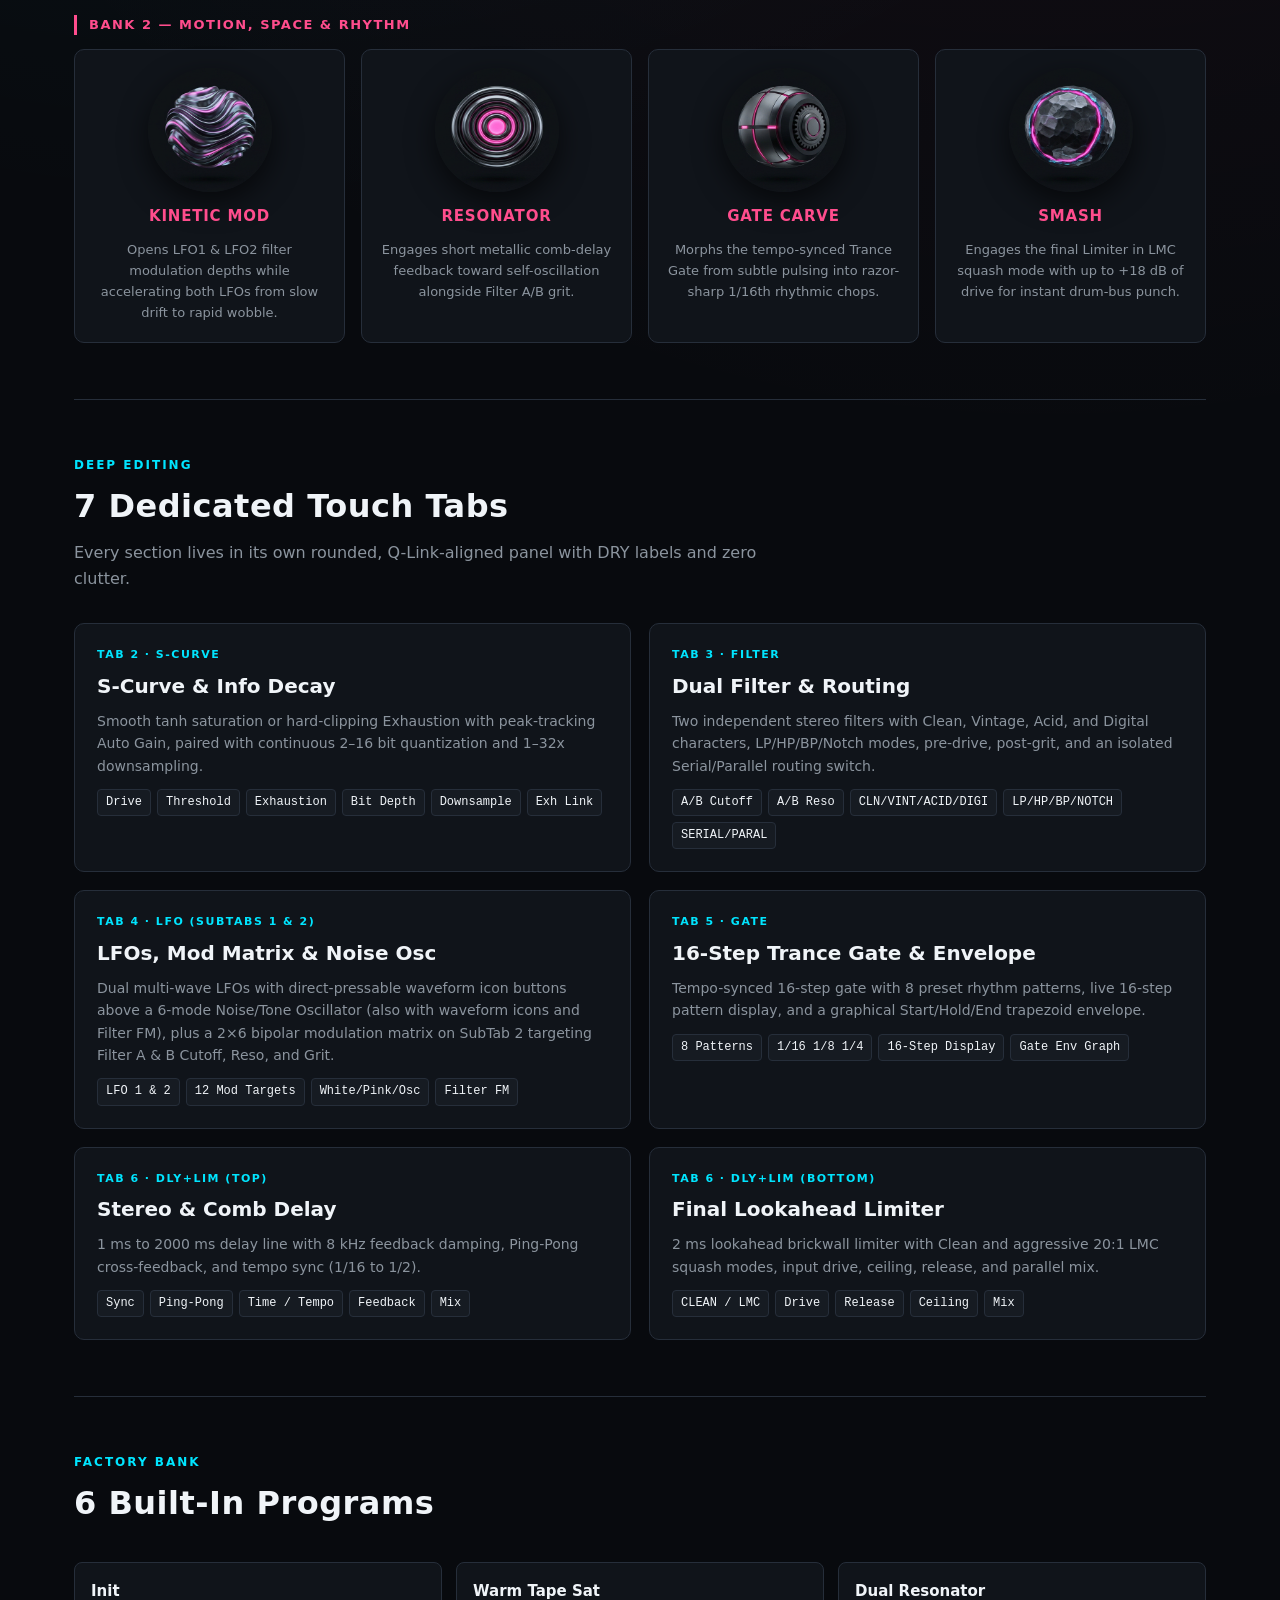
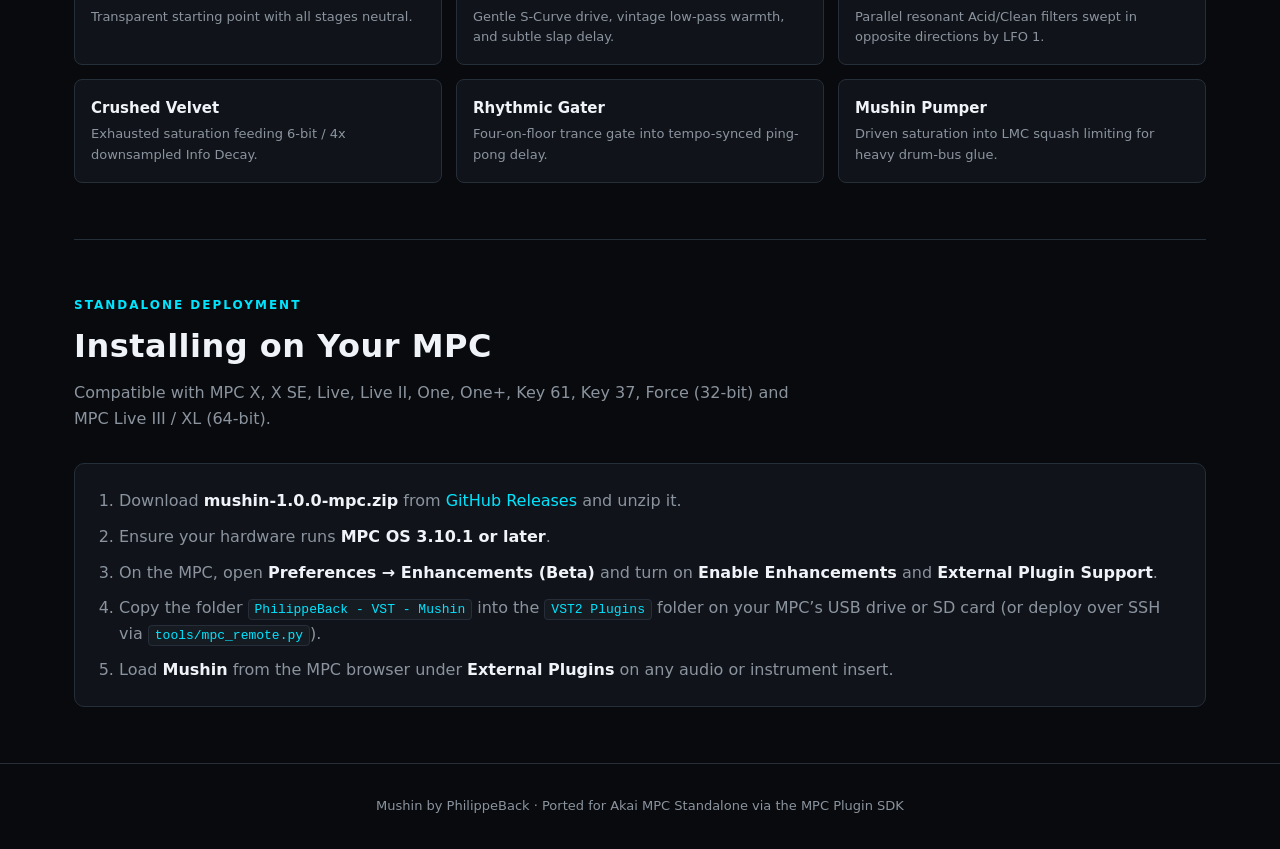
==== commit 630d5506: "feat(Mushin): combine MAIN orbs and knobs into 180px orb-knobs and update site" ====
--- a/index.html
+++ b/index.html
@@ -72,8 +72,9 @@
       <div class="eyebrow">MAIN Lead Page</div>
       <h2>8 Performance Macros (2 Q-Link Banks)</h2>
       <p>
-        Perform full-chain signal corruption from a single screen without tab-diving.
-        At 0%, macros leave all underlying parameters untouched.
+        Perform full-chain signal corruption from a single screen of interactive 180&times;180 orb-knobs.
+        Every macro directly updates and reflects the controls on the detail tabs so you can switch
+        pages and fine-tune any parameter naturally; at 0%, macros leave all base parameters untouched.
       </p>
     </div>
 
@@ -87,7 +88,7 @@
       <article class="macro-card">
         <div class="orb-frame orb-1"></div>
         <h3>CHOKE</h3>
-        <p>Sweeps Filter A downward and Filter B inward while boosting resonance for instant acid/industrial build-ups.</p>
+        <p>Sweeps Filter A downward and Filter B inward (or both downward together in Parallel mode) while boosting resonance for instant acid/industrial build-ups.</p>
       </article>
       <article class="macro-card">
         <div class="orb-frame orb-2"></div>
@@ -157,7 +158,7 @@
       <div class="module-card">
         <div class="mod-tag">Tab 4 &middot; LFO (SubTabs 1 &amp; 2)</div>
         <h3>LFOs, Mod Matrix &amp; Noise Osc</h3>
-        <p>Dual multi-wave LFOs arranged in a single Q-Link row above a 6-mode Noise/Tone Oscillator (with Filter FM), plus a 2&times;6 bipolar modulation matrix on SubTab 2 targeting Filter A &amp; B Cutoff, Reso, and Grit.</p>
+        <p>Dual multi-wave LFOs with direct-pressable waveform icon buttons above a 6-mode Noise/Tone Oscillator (also with waveform icons and Filter FM), plus a 2&times;6 bipolar modulation matrix on SubTab 2 targeting Filter A &amp; B Cutoff, Reso, and Grit.</p>
         <div class="param-pills">
           <span class="pill">LFO 1 &amp; 2</span><span class="pill">12 Mod Targets</span>
           <span class="pill">White/Pink/Osc</span><span class="pill">Filter FM</span>
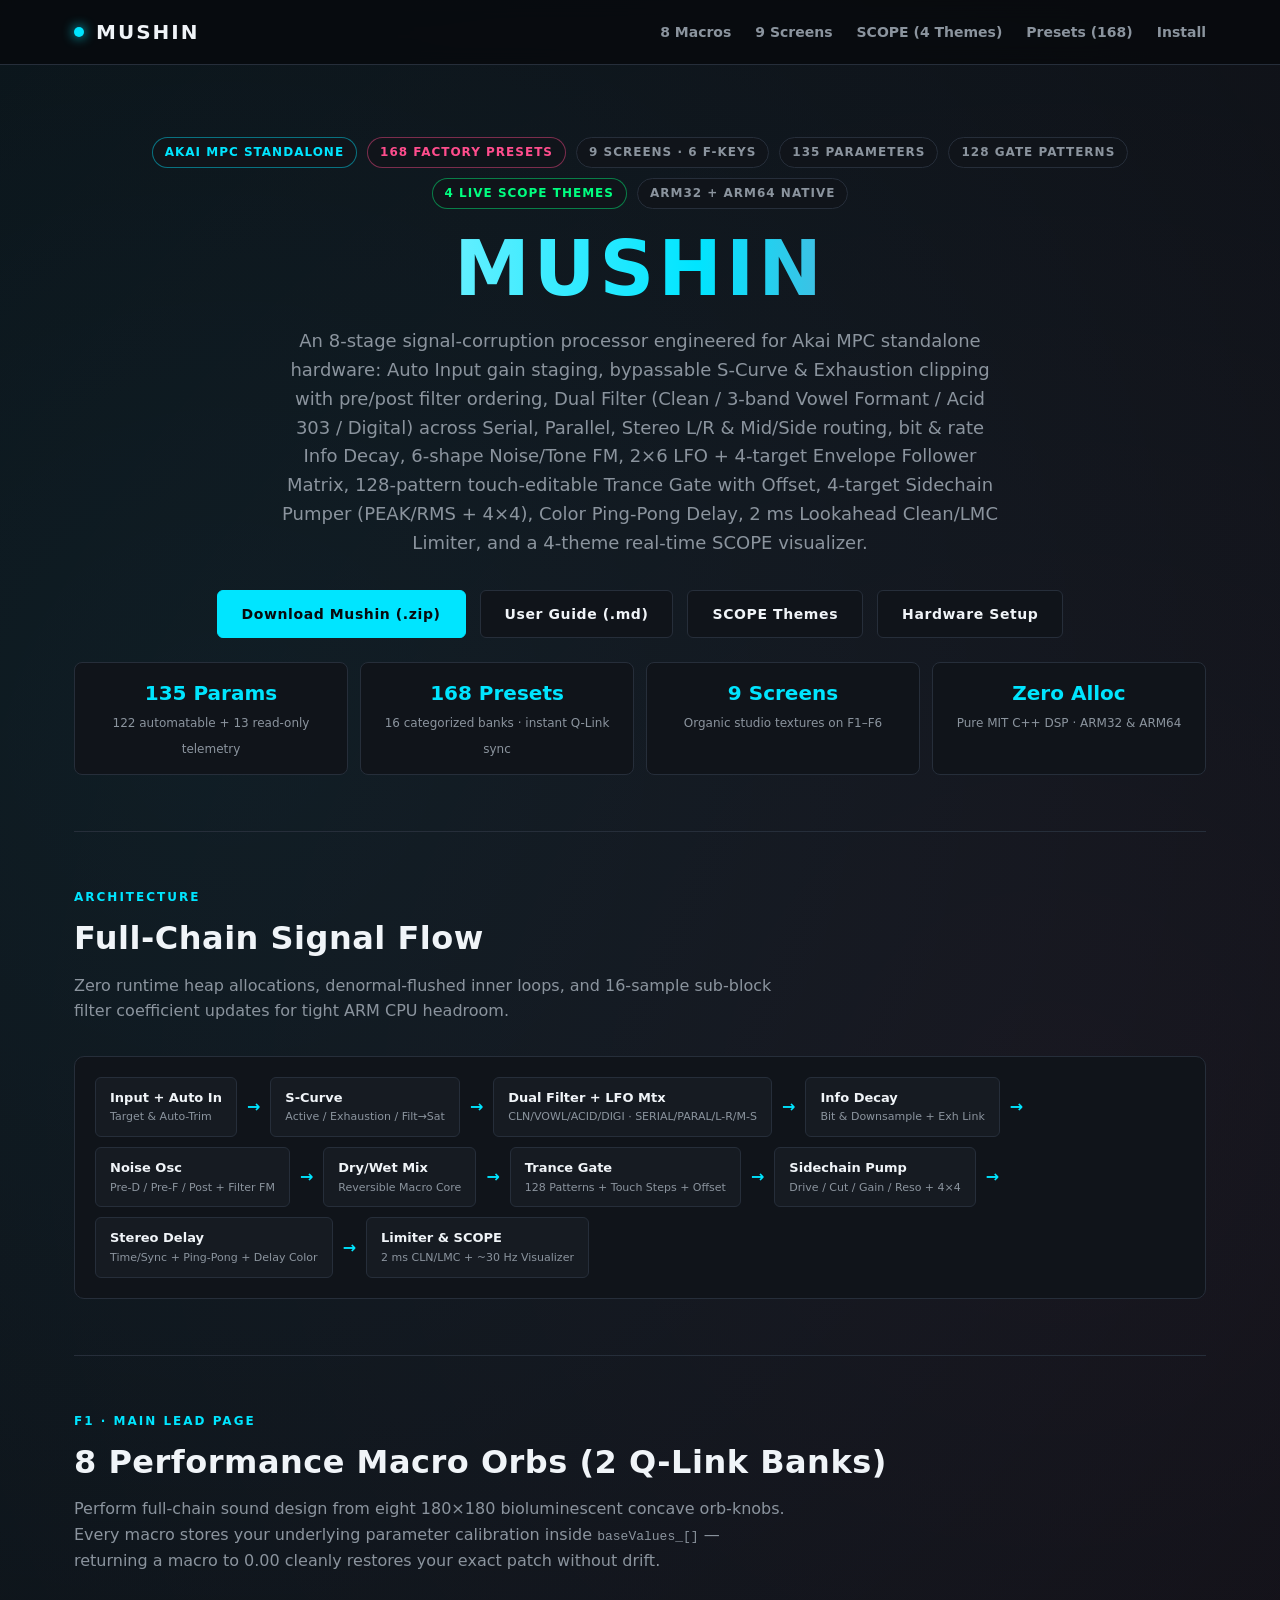
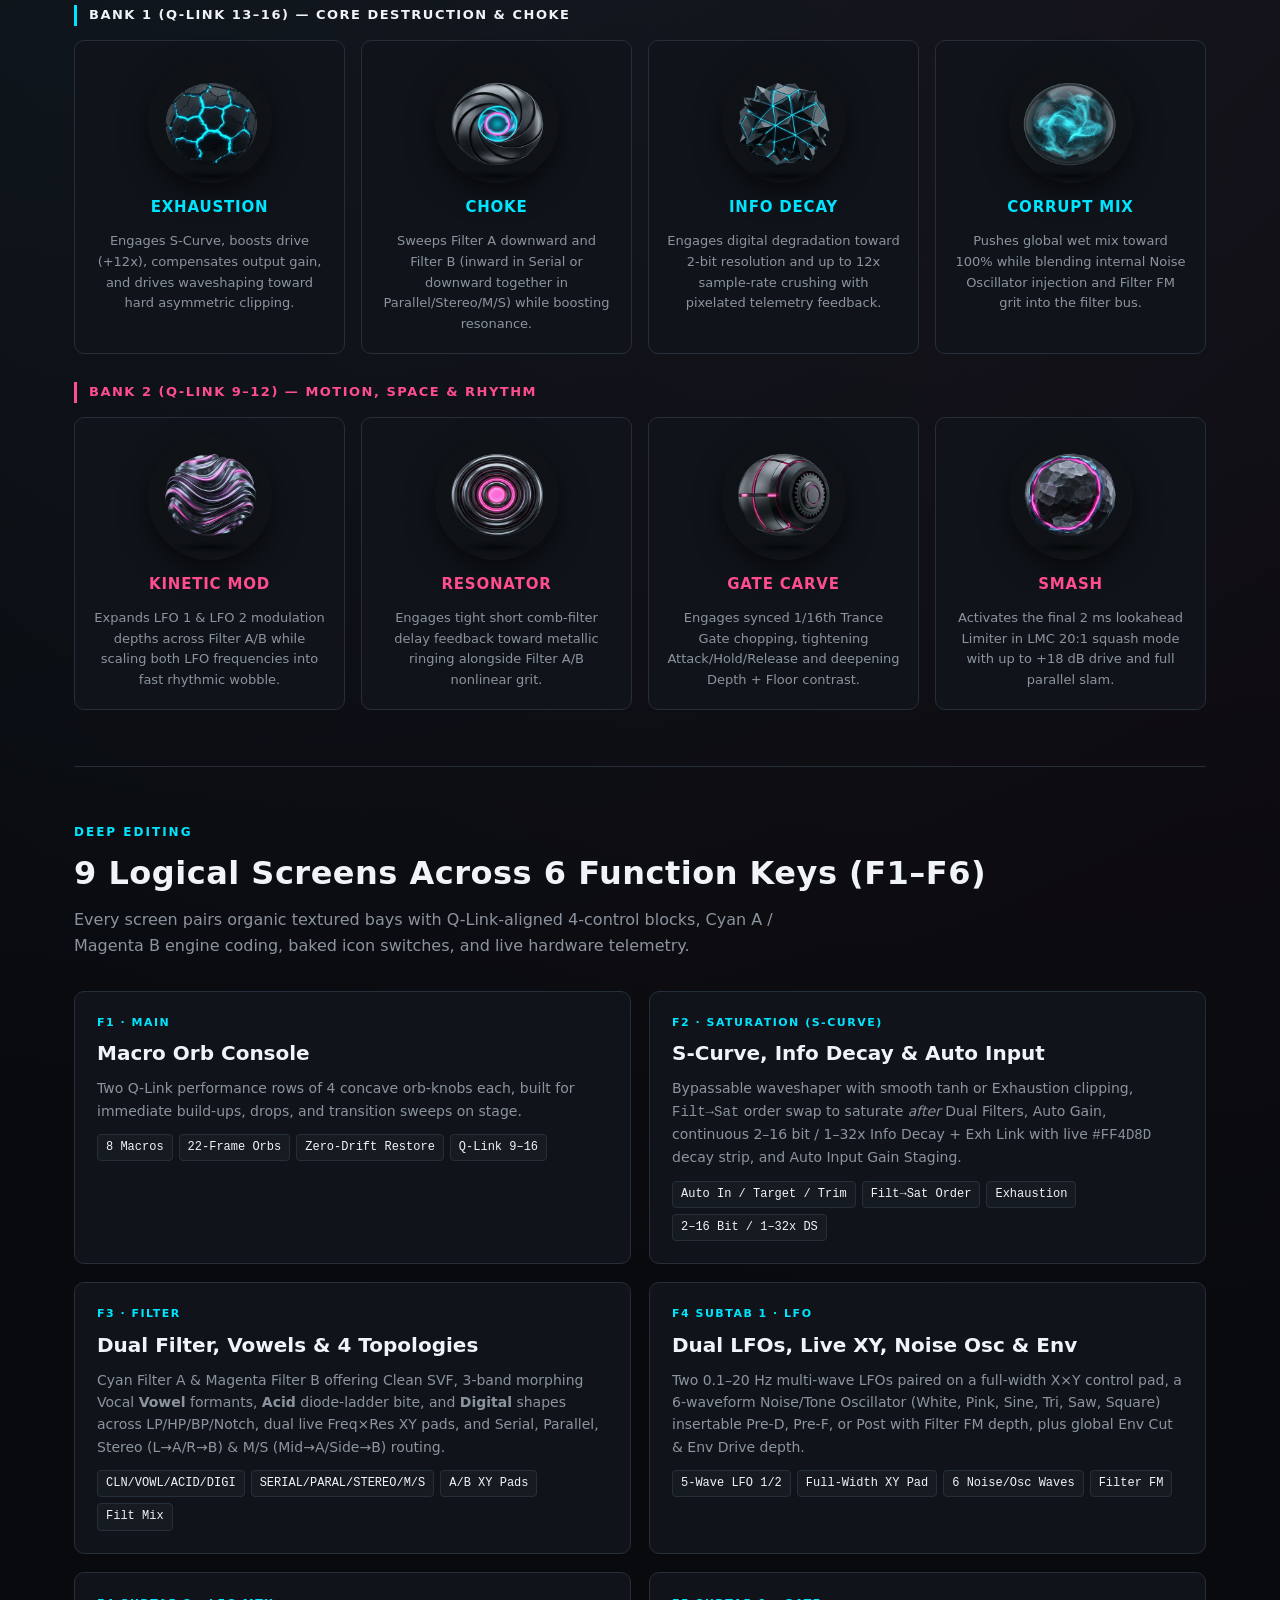
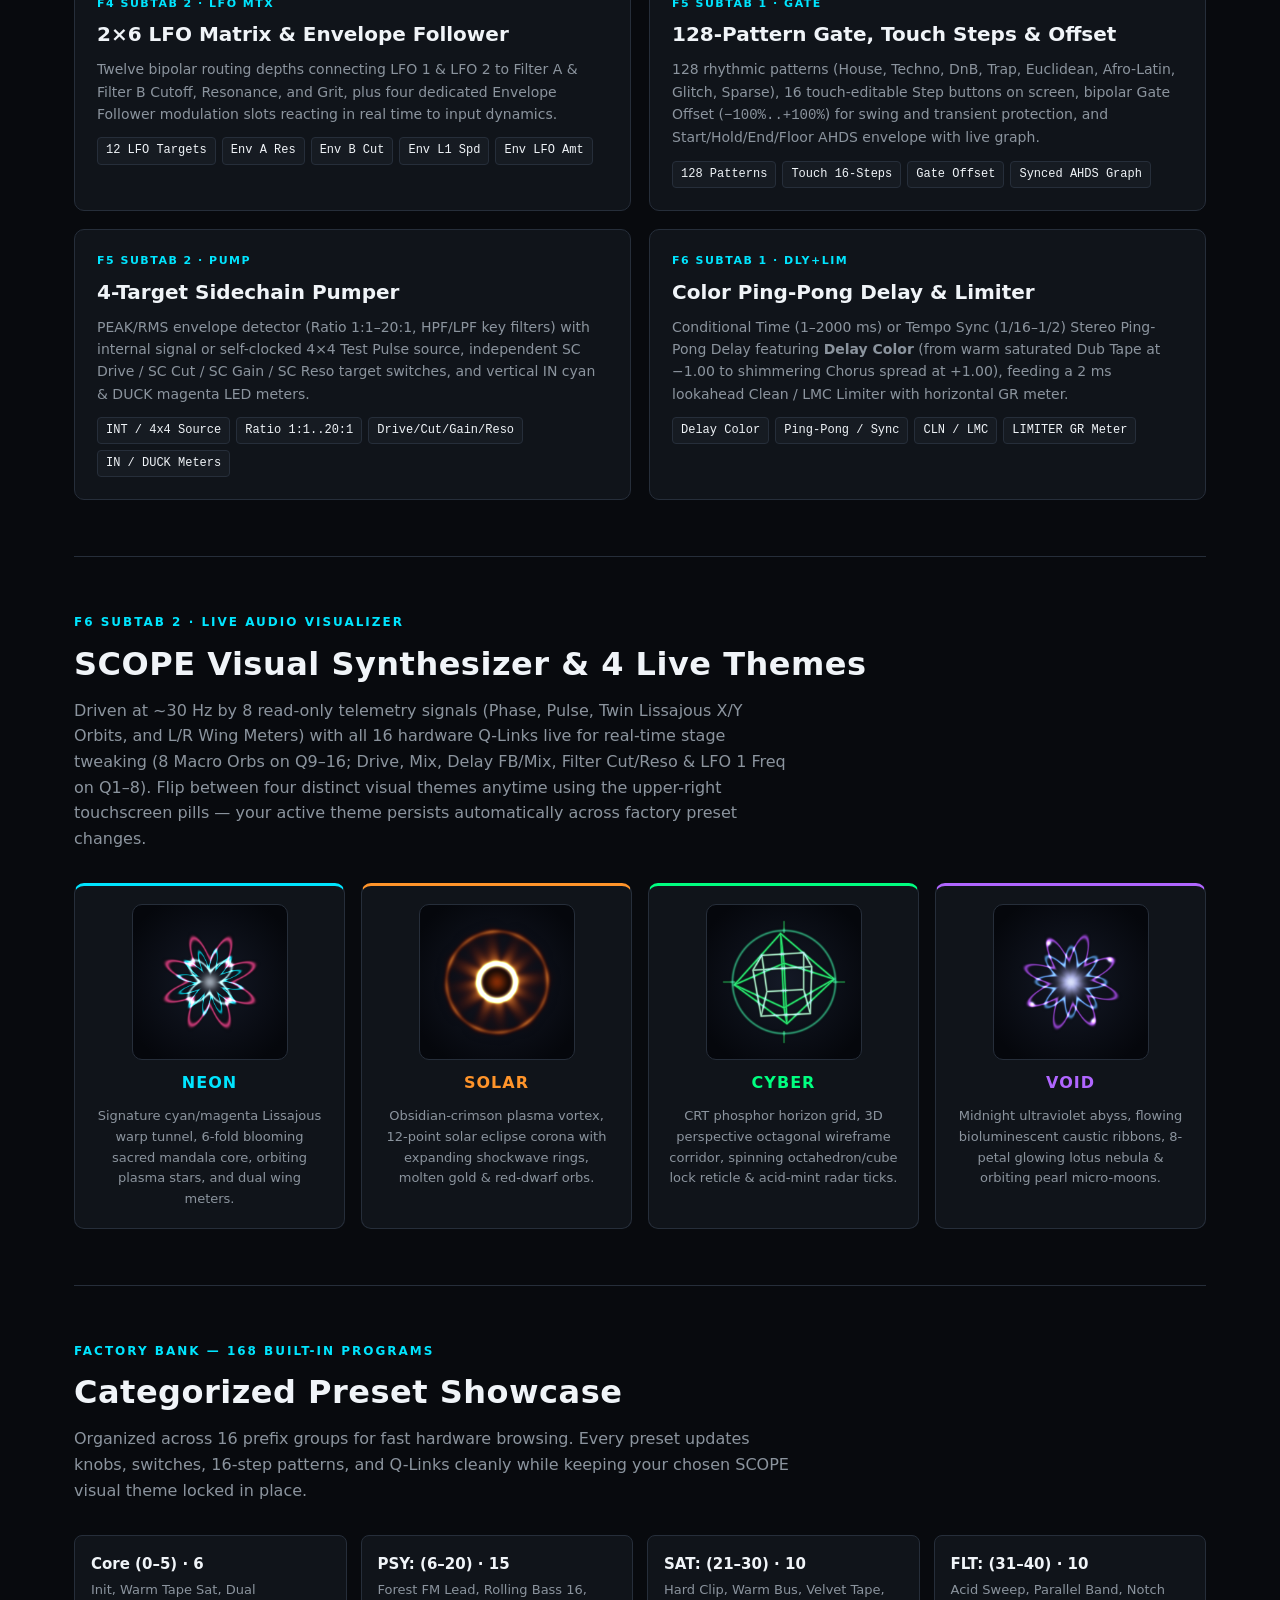
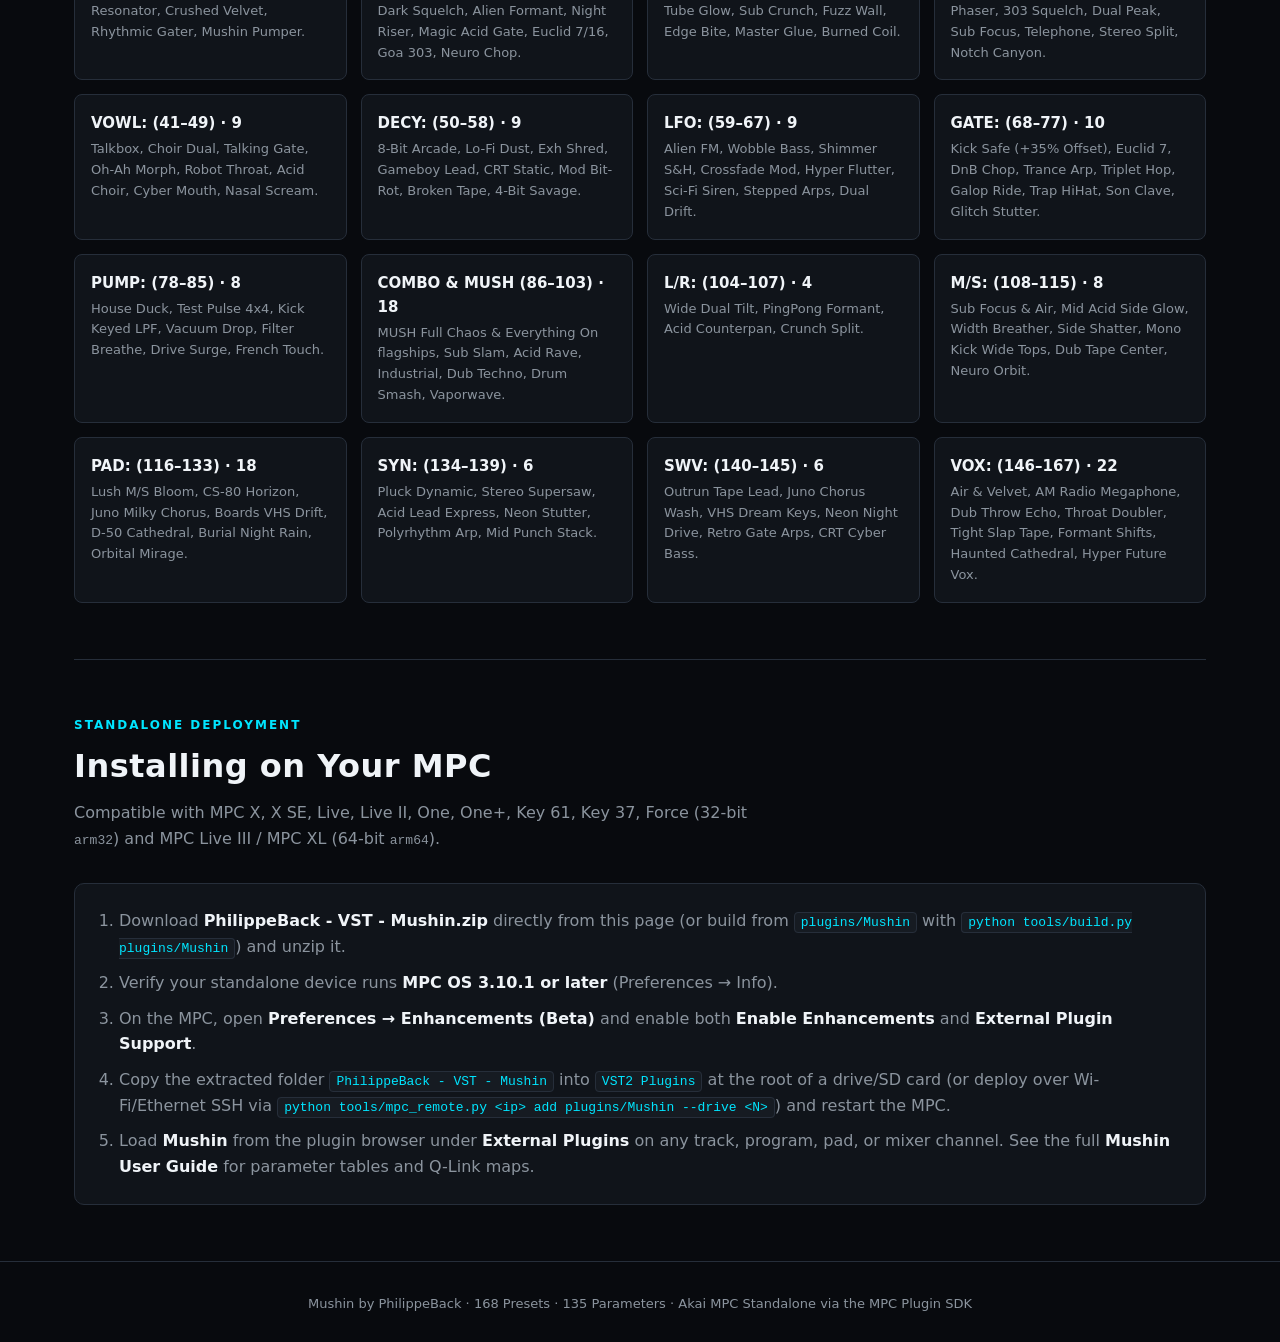
==== commit a19d71bc: "Publish updated Mushin site (9 screens, 168 presets, 4 SCOPE themes) and build zip" ====
--- a/index.html
+++ b/index.html
@@ -15,9 +15,10 @@
       <span>MUSHIN</span>
     </div>
     <nav class="nav-links">
-      <a href="#macros">Performance Macros</a>
-      <a href="#modules">DSP Modules</a>
-      <a href="#presets">Presets</a>
+      <a href="#macros">8 Macros</a>
+      <a href="#modules">9 Screens</a>
+      <a href="#scope">SCOPE (4 Themes)</a>
+      <a href="#presets">Presets (168)</a>
       <a href="#install">Install</a>
     </nav>
   </div>
@@ -27,20 +28,34 @@
   <section class="hero">
     <div class="badge-row">
       <span class="badge cyan">Akai MPC Standalone</span>
-      <span class="badge magenta">8 Performance Macros</span>
+      <span class="badge magenta">168 Factory Presets</span>
+      <span class="badge">9 Screens &middot; 6 F-Keys</span>
+      <span class="badge">135 Parameters</span>
+      <span class="badge">128 Gate Patterns</span>
+      <span class="badge cyber">4 Live SCOPE Themes</span>
       <span class="badge">ARM32 + ARM64 Native</span>
-      <span class="badge">MPC OS 3.10.1+</span>
     </div>
     <h1>MUSHIN</h1>
     <p>
-      A multi-stage saturation, dual-filter LFO matrix, information decay, trance gate,
-      comb/stereo delay, and LMC squash limiter effect—built for hands-on Q-Link performance
-      on Akai MPC standalone hardware.
+      An 8-stage signal-corruption processor engineered for Akai MPC standalone hardware:
+      Auto Input gain staging, bypassable S-Curve &amp; Exhaustion clipping with pre/post filter ordering,
+      Dual Filter (Clean / 3-band Vowel Formant / Acid 303 / Digital) across Serial, Parallel, Stereo L/R &amp; Mid/Side routing,
+      bit &amp; rate Info Decay, 6-shape Noise/Tone FM, 2&times;6 LFO + 4-target Envelope Follower Matrix,
+      128-pattern touch-editable Trance Gate with Offset, 4-target Sidechain Pumper (PEAK/RMS + 4&times;4),
+      Color Ping-Pong Delay, 2&nbsp;ms Lookahead Clean/LMC Limiter, and a 4-theme real-time SCOPE visualizer.
     </p>
     <div class="cta-row">
-      <a class="btn" href="https://github.com/philippeback/mpc-plugin-builder-sdk/releases/download/v1.0.0/mushin-1.0.0-mpc.zip">Download v1.0.0 (.zip)</a>
-      <a class="btn secondary" href="#macros">Explore the 8 Macros</a>
+      <a class="btn" href="PhilippeBack%20-%20VST%20-%20Mushin.zip" download="PhilippeBack - VST - Mushin.zip">Download Mushin (.zip)</a>
+      <a class="btn secondary" href="Mushin%20-%20User%20Guide.md">User Guide (.md)</a>
+      <a class="btn secondary" href="#scope">SCOPE Themes</a>
       <a class="btn secondary" href="#install">Hardware Setup</a>
+    </div>
+
+    <div class="specs-strip">
+      <div class="spec-box"><strong>135 Params</strong><span>122 automatable + 13 read-only telemetry</span></div>
+      <div class="spec-box"><strong>168 Presets</strong><span>16 categorized banks &middot; instant Q-Link sync</span></div>
+      <div class="spec-box"><strong>9 Screens</strong><span>Organic studio textures on F1&ndash;F6</span></div>
+      <div class="spec-box"><strong>Zero Alloc</strong><span>Pure MIT C++ DSP &middot; ARM32 &amp; ARM64</span></div>
     </div>
   </section>
 
@@ -48,81 +63,87 @@
     <div class="section-head">
       <div class="eyebrow">Architecture</div>
       <h2>Full-Chain Signal Flow</h2>
-      <p>Every stage is real-time safe, denormal-flushed, and tuned for low ARM CPU overhead on standalone MPC hardware.</p>
+      <p>Zero runtime heap allocations, denormal-flushed inner loops, and 16-sample sub-block filter coefficient updates for tight ARM CPU headroom.</p>
     </div>
     <div class="chain">
-      <div class="chain-node">S-Curve<span>Drive &amp; Exhaustion</span></div>
-      <div class="chain-arrow">&rarr;</div>
-      <div class="chain-node">Dual Filter<span>Serial / Parallel + LFOs</span></div>
-      <div class="chain-arrow">&rarr;</div>
-      <div class="chain-node">Info Decay<span>Bit &amp; Rate Crush</span></div>
-      <div class="chain-arrow">&rarr;</div>
-      <div class="chain-node">Noise Osc<span>Pre/Post Injection &amp; FM</span></div>
-      <div class="chain-arrow">&rarr;</div>
-      <div class="chain-node">Trance Gate<span>16-Step Synced Chop</span></div>
-      <div class="chain-arrow">&rarr;</div>
-      <div class="chain-node">Stereo Delay<span>Comb to Ping-Pong</span></div>
-      <div class="chain-arrow">&rarr;</div>
-      <div class="chain-node">Limiter<span>Clean / LMC Squash</span></div>
+      <div class="chain-node">Input + Auto In<span>Target &amp; Auto-Trim</span></div>
+      <div class="chain-arrow">&rarr;</div>
+      <div class="chain-node">S-Curve<span>Active / Exhaustion / Filt&rarr;Sat</span></div>
+      <div class="chain-arrow">&rarr;</div>
+      <div class="chain-node">Dual Filter + LFO Mtx<span>CLN/VOWL/ACID/DIGI &middot; SERIAL/PARAL/L-R/M-S</span></div>
+      <div class="chain-arrow">&rarr;</div>
+      <div class="chain-node">Info Decay<span>Bit &amp; Downsample + Exh Link</span></div>
+      <div class="chain-arrow">&rarr;</div>
+      <div class="chain-node">Noise Osc<span>Pre-D / Pre-F / Post + Filter FM</span></div>
+      <div class="chain-arrow">&rarr;</div>
+      <div class="chain-node">Dry/Wet Mix<span>Reversible Macro Core</span></div>
+      <div class="chain-arrow">&rarr;</div>
+      <div class="chain-node">Trance Gate<span>128 Patterns + Touch Steps + Offset</span></div>
+      <div class="chain-arrow">&rarr;</div>
+      <div class="chain-node">Sidechain Pump<span>Drive / Cut / Gain / Reso + 4&times;4</span></div>
+      <div class="chain-arrow">&rarr;</div>
+      <div class="chain-node">Stereo Delay<span>Time/Sync + Ping-Pong + Delay Color</span></div>
+      <div class="chain-arrow">&rarr;</div>
+      <div class="chain-node">Limiter &amp; SCOPE<span>2 ms CLN/LMC + ~30 Hz Visualizer</span></div>
     </div>
   </section>
 
   <section class="section" id="macros">
     <div class="section-head">
-      <div class="eyebrow">MAIN Lead Page</div>
-      <h2>8 Performance Macros (2 Q-Link Banks)</h2>
+      <div class="eyebrow">F1 &middot; MAIN Lead Page</div>
+      <h2>8 Performance Macro Orbs (2 Q-Link Banks)</h2>
       <p>
-        Perform full-chain signal corruption from a single screen of interactive 180&times;180 orb-knobs.
-        Every macro directly updates and reflects the controls on the detail tabs so you can switch
-        pages and fine-tune any parameter naturally; at 0%, macros leave all base parameters untouched.
+        Perform full-chain sound design from eight 180&times;180 bioluminescent concave orb-knobs.
+        Every macro stores your underlying parameter calibration inside <code>baseValues_[]</code> &mdash;
+        returning a macro to 0.00 cleanly restores your exact patch without drift.
       </p>
     </div>
 
-    <div class="bank-label">Bank 1 &mdash; Core Destruction &amp; Choke</div>
+    <div class="bank-label">Bank 1 (Q-Link 13&ndash;16) &mdash; Core Destruction &amp; Choke</div>
     <div class="macro-grid">
       <article class="macro-card">
         <div class="orb-frame orb-0"></div>
         <h3>EXHAUSTION</h3>
-        <p>Scales input drive (+12x) and pushes S-Curve saturation toward hard clipping with automatic headroom trim.</p>
+        <p>Engages S-Curve, boosts drive (+12x), compensates output gain, and drives waveshaping toward hard asymmetric clipping.</p>
       </article>
       <article class="macro-card">
         <div class="orb-frame orb-1"></div>
         <h3>CHOKE</h3>
-        <p>Sweeps Filter A downward and Filter B inward (or both downward together in Parallel mode) while boosting resonance for instant acid/industrial build-ups.</p>
+        <p>Sweeps Filter A downward and Filter B (inward in Serial or downward together in Parallel/Stereo/M/S) while boosting resonance.</p>
       </article>
       <article class="macro-card">
         <div class="orb-frame orb-2"></div>
         <h3>INFO DECAY</h3>
-        <p>Drops bit depth toward 2-bit and ramps sample-rate downsampling up to 12x for crisp digital grit.</p>
+        <p>Engages digital degradation toward 2-bit resolution and up to 12x sample-rate crushing with pixelated telemetry feedback.</p>
       </article>
       <article class="macro-card">
         <div class="orb-frame orb-3"></div>
         <h3>CORRUPT MIX</h3>
-        <p>Drives global wet mix toward 100% while injecting the internal Noise Oscillator into the filter stage.</p>
-      </article>
-    </div>
-
-    <div class="bank-label magenta">Bank 2 &mdash; Motion, Space &amp; Rhythm</div>
+        <p>Pushes global wet mix toward 100% while blending internal Noise Oscillator injection and Filter FM grit into the filter bus.</p>
+      </article>
+    </div>
+
+    <div class="bank-label magenta">Bank 2 (Q-Link 9&ndash;12) &mdash; Motion, Space &amp; Rhythm</div>
     <div class="macro-grid">
       <article class="macro-card mag">
         <div class="orb-frame orb-4"></div>
         <h3>KINETIC MOD</h3>
-        <p>Opens LFO1 &amp; LFO2 filter modulation depths while accelerating both LFOs from slow drift to rapid wobble.</p>
+        <p>Expands LFO 1 &amp; LFO 2 modulation depths across Filter A/B while scaling both LFO frequencies into fast rhythmic wobble.</p>
       </article>
       <article class="macro-card mag">
         <div class="orb-frame orb-5"></div>
         <h3>RESONATOR</h3>
-        <p>Engages short metallic comb-delay feedback toward self-oscillation alongside Filter A/B grit.</p>
+        <p>Engages tight short comb-filter delay feedback toward metallic ringing alongside Filter A/B nonlinear grit.</p>
       </article>
       <article class="macro-card mag">
         <div class="orb-frame orb-6"></div>
         <h3>GATE CARVE</h3>
-        <p>Morphs the tempo-synced Trance Gate from subtle pulsing into razor-sharp 1/16th rhythmic chops.</p>
+        <p>Engages synced 1/16th Trance Gate chopping, tightening Attack/Hold/Release and deepening Depth + Floor contrast.</p>
       </article>
       <article class="macro-card mag">
         <div class="orb-frame orb-7"></div>
         <h3>SMASH</h3>
-        <p>Engages the final Limiter in LMC squash mode with up to +18 dB of drive for instant drum-bus punch.</p>
+        <p>Activates the final 2&nbsp;ms lookahead Limiter in LMC 20:1 squash mode with up to +18&nbsp;dB drive and full parallel slam.</p>
       </article>
     </div>
   </section>
@@ -130,85 +151,151 @@
   <section class="section" id="modules">
     <div class="section-head">
       <div class="eyebrow">Deep Editing</div>
-      <h2>7 Dedicated Touch Tabs</h2>
-      <p>Every section lives in its own rounded, Q-Link-aligned panel with DRY labels and zero clutter.</p>
+      <h2>9 Logical Screens Across 6 Function Keys (F1&ndash;F6)</h2>
+      <p>Every screen pairs organic textured bays with Q-Link-aligned 4-control blocks, Cyan A / Magenta B engine coding, baked icon switches, and live hardware telemetry.</p>
     </div>
 
     <div class="modules-grid">
       <div class="module-card">
-        <div class="mod-tag">Tab 2 &middot; S-CURVE</div>
-        <h3>S-Curve &amp; Info Decay</h3>
-        <p>Smooth tanh saturation or hard-clipping Exhaustion with peak-tracking Auto Gain, paired with continuous 2&ndash;16 bit quantization and 1&ndash;32x downsampling.</p>
-        <div class="param-pills">
-          <span class="pill">Drive</span><span class="pill">Threshold</span><span class="pill">Exhaustion</span>
-          <span class="pill">Bit Depth</span><span class="pill">Downsample</span><span class="pill">Exh Link</span>
-        </div>
-      </div>
-
-      <div class="module-card">
-        <div class="mod-tag">Tab 3 &middot; FILTER</div>
-        <h3>Dual Filter &amp; Routing</h3>
-        <p>Two independent stereo filters with Clean, Vintage, Acid, and Digital characters, LP/HP/BP/Notch modes, pre-drive, post-grit, and an isolated Serial/Parallel routing switch.</p>
-        <div class="param-pills">
-          <span class="pill">A/B Cutoff</span><span class="pill">A/B Reso</span><span class="pill">CLN/VINT/ACID/DIGI</span>
-          <span class="pill">LP/HP/BP/NOTCH</span><span class="pill">SERIAL/PARAL</span>
-        </div>
-      </div>
-
-      <div class="module-card">
-        <div class="mod-tag">Tab 4 &middot; LFO (SubTabs 1 &amp; 2)</div>
-        <h3>LFOs, Mod Matrix &amp; Noise Osc</h3>
-        <p>Dual multi-wave LFOs with direct-pressable waveform icon buttons above a 6-mode Noise/Tone Oscillator (also with waveform icons and Filter FM), plus a 2&times;6 bipolar modulation matrix on SubTab 2 targeting Filter A &amp; B Cutoff, Reso, and Grit.</p>
-        <div class="param-pills">
-          <span class="pill">LFO 1 &amp; 2</span><span class="pill">12 Mod Targets</span>
-          <span class="pill">White/Pink/Osc</span><span class="pill">Filter FM</span>
-        </div>
-      </div>
-
-      <div class="module-card">
-        <div class="mod-tag">Tab 5 &middot; GATE</div>
-        <h3>16-Step Trance Gate &amp; Envelope</h3>
-        <p>Tempo-synced 16-step gate with 8 preset rhythm patterns, live 16-step pattern display, and a graphical Start/Hold/End trapezoid envelope.</p>
-        <div class="param-pills">
-          <span class="pill">8 Patterns</span><span class="pill">1/16 1/8 1/4</span>
-          <span class="pill">16-Step Display</span><span class="pill">Gate Env Graph</span>
-        </div>
-      </div>
-
-      <div class="module-card">
-        <div class="mod-tag">Tab 6 &middot; DLY+LIM (Top)</div>
-        <h3>Stereo &amp; Comb Delay</h3>
-        <p>1 ms to 2000 ms delay line with 8 kHz feedback damping, Ping-Pong cross-feedback, and tempo sync (1/16 to 1/2).</p>
-        <div class="param-pills">
-          <span class="pill">Sync</span><span class="pill">Ping-Pong</span>
-          <span class="pill">Time / Tempo</span><span class="pill">Feedback</span><span class="pill">Mix</span>
-        </div>
-      </div>
-
-      <div class="module-card">
-        <div class="mod-tag">Tab 6 &middot; DLY+LIM (Bottom)</div>
-        <h3>Final Lookahead Limiter</h3>
-        <p>2 ms lookahead brickwall limiter with Clean and aggressive 20:1 LMC squash modes, input drive, ceiling, release, and parallel mix.</p>
-        <div class="param-pills">
-          <span class="pill">CLEAN / LMC</span><span class="pill">Drive</span>
-          <span class="pill">Release</span><span class="pill">Ceiling</span><span class="pill">Mix</span>
-        </div>
-      </div>
+        <div class="mod-tag">F1 &middot; MAIN</div>
+        <h3>Macro Orb Console</h3>
+        <p>Two Q-Link performance rows of 4 concave orb-knobs each, built for immediate build-ups, drops, and transition sweeps on stage.</p>
+        <div class="param-pills">
+          <span class="pill">8 Macros</span><span class="pill">22-Frame Orbs</span>
+          <span class="pill">Zero-Drift Restore</span><span class="pill">Q-Link 9&ndash;16</span>
+        </div>
+      </div>
+
+      <div class="module-card">
+        <div class="mod-tag">F2 &middot; SATURATION (S-CURVE)</div>
+        <h3>S-Curve, Info Decay &amp; Auto Input</h3>
+        <p>Bypassable waveshaper with smooth tanh or Exhaustion clipping, <code>Filt&rarr;Sat</code> order swap to saturate <em>after</em> Dual Filters, Auto Gain, continuous 2&ndash;16&nbsp;bit / 1&ndash;32x Info Decay + Exh Link with live <code>#FF4D8D</code> decay strip, and Auto Input Gain Staging.</p>
+        <div class="param-pills">
+          <span class="pill">Auto In / Target / Trim</span><span class="pill">Filt&rarr;Sat Order</span>
+          <span class="pill">Exhaustion</span><span class="pill">2&ndash;16 Bit / 1&ndash;32x DS</span>
+        </div>
+      </div>
+
+      <div class="module-card">
+        <div class="mod-tag">F3 &middot; FILTER</div>
+        <h3>Dual Filter, Vowels &amp; 4 Topologies</h3>
+        <p>Cyan Filter A &amp; Magenta Filter B offering Clean SVF, 3-band morphing Vocal <strong>Vowel</strong> formants, <strong>Acid</strong> diode-ladder bite, and <strong>Digital</strong> shapes across LP/HP/BP/Notch, dual live Freq&times;Res XY pads, and Serial, Parallel, Stereo (L&rarr;A/R&rarr;B) &amp; M/S (Mid&rarr;A/Side&rarr;B) routing.</p>
+        <div class="param-pills">
+          <span class="pill">CLN/VOWL/ACID/DIGI</span><span class="pill">SERIAL/PARAL/STEREO/M/S</span>
+          <span class="pill">A/B XY Pads</span><span class="pill">Filt Mix</span>
+        </div>
+      </div>
+
+      <div class="module-card">
+        <div class="mod-tag">F4 SubTab 1 &middot; LFO</div>
+        <h3>Dual LFOs, Live XY, Noise Osc &amp; Env</h3>
+        <p>Two 0.1&ndash;20&nbsp;Hz multi-wave LFOs paired on a full-width X&times;Y control pad, a 6-waveform Noise/Tone Oscillator (White, Pink, Sine, Tri, Saw, Square) insertable Pre-D, Pre-F, or Post with Filter FM depth, plus global Env Cut &amp; Env Drive depth.</p>
+        <div class="param-pills">
+          <span class="pill">5-Wave LFO 1/2</span><span class="pill">Full-Width XY Pad</span>
+          <span class="pill">6 Noise/Osc Waves</span><span class="pill">Filter FM</span>
+        </div>
+      </div>
+
+      <div class="module-card">
+        <div class="mod-tag">F4 SubTab 2 &middot; LFO MTX</div>
+        <h3>2&times;6 LFO Matrix &amp; Envelope Follower</h3>
+        <p>Twelve bipolar routing depths connecting LFO 1 &amp; LFO 2 to Filter A &amp; Filter B Cutoff, Resonance, and Grit, plus four dedicated Envelope Follower modulation slots reacting in real time to input dynamics.</p>
+        <div class="param-pills">
+          <span class="pill">12 LFO Targets</span><span class="pill">Env A Res</span>
+          <span class="pill">Env B Cut</span><span class="pill">Env L1 Spd</span><span class="pill">Env LFO Amt</span>
+        </div>
+      </div>
+
+      <div class="module-card">
+        <div class="mod-tag">F5 SubTab 1 &middot; GATE</div>
+        <h3>128-Pattern Gate, Touch Steps &amp; Offset</h3>
+        <p>128 rhythmic patterns (House, Techno, DnB, Trap, Euclidean, Afro-Latin, Glitch, Sparse), 16 touch-editable Step buttons on screen, bipolar Gate Offset (<code>&minus;100%..+100%</code>) for swing and transient protection, and Start/Hold/End/Floor AHDS envelope with live graph.</p>
+        <div class="param-pills">
+          <span class="pill">128 Patterns</span><span class="pill">Touch 16-Steps</span>
+          <span class="pill">Gate Offset</span><span class="pill">Synced AHDS Graph</span>
+        </div>
+      </div>
+
+      <div class="module-card">
+        <div class="mod-tag">F5 SubTab 2 &middot; PUMP</div>
+        <h3>4-Target Sidechain Pumper</h3>
+        <p>PEAK/RMS envelope detector (Ratio 1:1&ndash;20:1, HPF/LPF key filters) with internal signal or self-clocked 4&times;4 Test Pulse source, independent SC Drive / SC Cut / SC Gain / SC Reso target switches, and vertical IN cyan &amp; DUCK magenta LED meters.</p>
+        <div class="param-pills">
+          <span class="pill">INT / 4x4 Source</span><span class="pill">Ratio 1:1..20:1</span>
+          <span class="pill">Drive/Cut/Gain/Reso</span><span class="pill">IN / DUCK Meters</span>
+        </div>
+      </div>
+
+      <div class="module-card">
+        <div class="mod-tag">F6 SubTab 1 &middot; DLY+LIM</div>
+        <h3>Color Ping-Pong Delay &amp; Limiter</h3>
+        <p>Conditional Time (1&ndash;2000&nbsp;ms) or Tempo Sync (1/16&ndash;1/2) Stereo Ping-Pong Delay featuring <strong>Delay Color</strong> (from warm saturated Dub Tape at &minus;1.00 to shimmering Chorus spread at +1.00), feeding a 2&nbsp;ms lookahead Clean / LMC Limiter with horizontal GR meter.</p>
+        <div class="param-pills">
+          <span class="pill">Delay Color</span><span class="pill">Ping-Pong / Sync</span>
+          <span class="pill">CLN / LMC</span><span class="pill">LIMITER GR Meter</span>
+        </div>
+      </div>
+    </div>
+  </section>
+
+  <section class="section" id="scope">
+    <div class="section-head">
+      <div class="eyebrow">F6 SubTab 2 &middot; Live Audio Visualizer</div>
+      <h2>SCOPE Visual Synthesizer &amp; 4 Live Themes</h2>
+      <p>
+        Driven at ~30&nbsp;Hz by 8 read-only telemetry signals (Phase, Pulse, Twin Lissajous X/Y Orbits, and L/R Wing Meters)
+        with all 16 hardware Q-Links live for real-time stage tweaking (8 Macro Orbs on Q9&ndash;16; Drive, Mix, Delay FB/Mix, Filter Cut/Reso &amp; LFO 1 Freq on Q1&ndash;8).
+        Flip between four distinct visual themes anytime using the upper-right touchscreen pills &mdash; your active theme persists automatically across factory preset changes.
+      </p>
+    </div>
+
+    <div class="scope-grid">
+      <article class="scope-card neon">
+        <div class="scope-thumb"><img src="assets/scope_neon.png" alt="NEON Scope Mandala Preview"></div>
+        <h3>NEON</h3>
+        <p>Signature cyan/magenta Lissajous warp tunnel, 6-fold blooming sacred mandala core, orbiting plasma stars, and dual wing meters.</p>
+      </article>
+      <article class="scope-card solar">
+        <div class="scope-thumb"><img src="assets/scope_solar.png" alt="SOLAR Scope Eclipse Preview"></div>
+        <h3>SOLAR</h3>
+        <p>Obsidian-crimson plasma vortex, 12-point solar eclipse corona with expanding shockwave rings, molten gold &amp; red-dwarf orbs.</p>
+      </article>
+      <article class="scope-card cyber">
+        <div class="scope-thumb"><img src="assets/scope_cyber.png" alt="CYBER Scope Wireframe Preview"></div>
+        <h3>CYBER</h3>
+        <p>CRT phosphor horizon grid, 3D perspective octagonal wireframe corridor, spinning octahedron/cube lock reticle &amp; acid-mint radar ticks.</p>
+      </article>
+      <article class="scope-card void">
+        <div class="scope-thumb"><img src="assets/scope_void.png" alt="VOID Scope Lotus Preview"></div>
+        <h3>VOID</h3>
+        <p>Midnight ultraviolet abyss, flowing bioluminescent caustic ribbons, 8-petal glowing lotus nebula &amp; orbiting pearl micro-moons.</p>
+      </article>
     </div>
   </section>
 
   <section class="section" id="presets">
     <div class="section-head">
-      <div class="eyebrow">Factory Bank</div>
-      <h2>6 Built-In Programs</h2>
+      <div class="eyebrow">Factory Bank &mdash; 168 Built-In Programs</div>
+      <h2>Categorized Preset Showcase</h2>
+      <p>Organized across 16 prefix groups for fast hardware browsing. Every preset updates knobs, switches, 16-step patterns, and Q-Links cleanly while keeping your chosen SCOPE visual theme locked in place.</p>
     </div>
     <div class="presets-grid">
-      <div class="preset-card"><h4>Init</h4><p>Transparent starting point with all stages neutral.</p></div>
-      <div class="preset-card"><h4>Warm Tape Sat</h4><p>Gentle S-Curve drive, vintage low-pass warmth, and subtle slap delay.</p></div>
-      <div class="preset-card"><h4>Dual Resonator</h4><p>Parallel resonant Acid/Clean filters swept in opposite directions by LFO 1.</p></div>
-      <div class="preset-card"><h4>Crushed Velvet</h4><p>Exhausted saturation feeding 6-bit / 4x downsampled Info Decay.</p></div>
-      <div class="preset-card"><h4>Rhythmic Gater</h4><p>Four-on-floor trance gate into tempo-synced ping-pong delay.</p></div>
-      <div class="preset-card"><h4>Mushin Pumper</h4><p>Driven saturation into LMC squash limiting for heavy drum-bus glue.</p></div>
+      <div class="preset-card"><h4>Core (0&ndash;5) &middot; 6</h4><p>Init, Warm Tape Sat, Dual Resonator, Crushed Velvet, Rhythmic Gater, Mushin Pumper.</p></div>
+      <div class="preset-card"><h4>PSY: (6&ndash;20) &middot; 15</h4><p>Forest FM Lead, Rolling Bass 16, Dark Squelch, Alien Formant, Night Riser, Magic Acid Gate, Euclid 7/16, Goa 303, Neuro Chop.</p></div>
+      <div class="preset-card"><h4>SAT: (21&ndash;30) &middot; 10</h4><p>Hard Clip, Warm Bus, Velvet Tape, Tube Glow, Sub Crunch, Fuzz Wall, Edge Bite, Master Glue, Burned Coil.</p></div>
+      <div class="preset-card"><h4>FLT: (31&ndash;40) &middot; 10</h4><p>Acid Sweep, Parallel Band, Notch Phaser, 303 Squelch, Dual Peak, Sub Focus, Telephone, Stereo Split, Notch Canyon.</p></div>
+      <div class="preset-card"><h4>VOWL: (41&ndash;49) &middot; 9</h4><p>Talkbox, Choir Dual, Talking Gate, Oh-Ah Morph, Robot Throat, Acid Choir, Cyber Mouth, Nasal Scream.</p></div>
+      <div class="preset-card"><h4>DECY: (50&ndash;58) &middot; 9</h4><p>8-Bit Arcade, Lo-Fi Dust, Exh Shred, Gameboy Lead, CRT Static, Mod Bit-Rot, Broken Tape, 4-Bit Savage.</p></div>
+      <div class="preset-card"><h4>LFO: (59&ndash;67) &middot; 9</h4><p>Alien FM, Wobble Bass, Shimmer S&amp;H, Crossfade Mod, Hyper Flutter, Sci-Fi Siren, Stepped Arps, Dual Drift.</p></div>
+      <div class="preset-card"><h4>GATE: (68&ndash;77) &middot; 10</h4><p>Kick Safe (+35% Offset), Euclid 7, DnB Chop, Trance Arp, Triplet Hop, Galop Ride, Trap HiHat, Son Clave, Glitch Stutter.</p></div>
+      <div class="preset-card"><h4>PUMP: (78&ndash;85) &middot; 8</h4><p>House Duck, Test Pulse 4x4, Kick Keyed LPF, Vacuum Drop, Filter Breathe, Drive Surge, French Touch.</p></div>
+      <div class="preset-card"><h4>COMBO &amp; MUSH (86&ndash;103) &middot; 18</h4><p>MUSH Full Chaos &amp; Everything On flagships, Sub Slam, Acid Rave, Industrial, Dub Techno, Drum Smash, Vaporwave.</p></div>
+      <div class="preset-card"><h4>L/R: (104&ndash;107) &middot; 4</h4><p>Wide Dual Tilt, PingPong Formant, Acid Counterpan, Crunch Split.</p></div>
+      <div class="preset-card"><h4>M/S: (108&ndash;115) &middot; 8</h4><p>Sub Focus &amp; Air, Mid Acid Side Glow, Width Breather, Side Shatter, Mono Kick Wide Tops, Dub Tape Center, Neuro Orbit.</p></div>
+      <div class="preset-card"><h4>PAD: (116&ndash;133) &middot; 18</h4><p>Lush M/S Bloom, CS-80 Horizon, Juno Milky Chorus, Boards VHS Drift, D-50 Cathedral, Burial Night Rain, Orbital Mirage.</p></div>
+      <div class="preset-card"><h4>SYN: (134&ndash;139) &middot; 6</h4><p>Pluck Dynamic, Stereo Supersaw, Acid Lead Express, Neon Stutter, Polyrhythm Arp, Mid Punch Stack.</p></div>
+      <div class="preset-card"><h4>SWV: (140&ndash;145) &middot; 6</h4><p>Outrun Tape Lead, Juno Chorus Wash, VHS Dream Keys, Neon Night Drive, Retro Gate Arps, CRT Cyber Bass.</p></div>
+      <div class="preset-card"><h4>VOX: (146&ndash;167) &middot; 22</h4><p>Air &amp; Velvet, AM Radio Megaphone, Dub Throw Echo, Throat Doubler, Tight Slap Tape, Formant Shifts, Haunted Cathedral, Hyper Future Vox.</p></div>
     </div>
   </section>
 
@@ -216,15 +303,15 @@
     <div class="section-head">
       <div class="eyebrow">Standalone Deployment</div>
       <h2>Installing on Your MPC</h2>
-      <p>Compatible with MPC X, X SE, Live, Live II, One, One+, Key 61, Key 37, Force (32-bit) and MPC Live III / XL (64-bit).</p>
+      <p>Compatible with MPC X, X SE, Live, Live II, One, One+, Key 61, Key 37, Force (32-bit <code>arm32</code>) and MPC Live III / MPC XL (64-bit <code>arm64</code>).</p>
     </div>
     <div class="install-box">
       <ol>
-        <li>Download <a href="https://github.com/philippeback/mpc-plugin-builder-sdk/releases/download/v1.0.0/mushin-1.0.0-mpc.zip"><strong>mushin-1.0.0-mpc.zip</strong></a> from <a href="https://github.com/philippeback/mpc-plugin-builder-sdk/releases/latest">GitHub Releases</a> and unzip it.</li>
-        <li>Ensure your hardware runs <strong>MPC OS 3.10.1 or later</strong>.</li>
-        <li>On the MPC, open <strong>Preferences &rarr; Enhancements (Beta)</strong> and turn on <strong>Enable Enhancements</strong> and <strong>External Plugin Support</strong>.</li>
-        <li>Copy the folder <code>PhilippeBack - VST - Mushin</code> into the <code>VST2 Plugins</code> folder on your MPC&rsquo;s USB drive or SD card (or deploy over SSH via <code>tools/mpc_remote.py</code>).</li>
-        <li>Load <strong>Mushin</strong> from the MPC browser under <strong>External Plugins</strong> on any audio or instrument insert.</li>
+        <li>Download <a href="PhilippeBack%20-%20VST%20-%20Mushin.zip" download="PhilippeBack - VST - Mushin.zip"><strong>PhilippeBack - VST - Mushin.zip</strong></a> directly from this page (or build from <code>plugins/Mushin</code> with <code>python tools/build.py plugins/Mushin</code>) and unzip it.</li>
+        <li>Verify your standalone device runs <strong>MPC OS 3.10.1 or later</strong> (Preferences &rarr; Info).</li>
+        <li>On the MPC, open <strong>Preferences &rarr; Enhancements (Beta)</strong> and enable both <strong>Enable Enhancements</strong> and <strong>External Plugin Support</strong>.</li>
+        <li>Copy the extracted folder <code>PhilippeBack - VST - Mushin</code> into <code>VST2 Plugins</code> at the root of a drive/SD card (or deploy over Wi-Fi/Ethernet SSH via <code>python tools/mpc_remote.py &lt;ip&gt; add plugins/Mushin --drive &lt;N&gt;</code>) and restart the MPC.</li>
+        <li>Load <strong>Mushin</strong> from the plugin browser under <strong>External Plugins</strong> on any track, program, pad, or mixer channel. See the full <a href="Mushin%20-%20User%20Guide.md"><strong>Mushin User Guide</strong></a> for parameter tables and Q-Link maps.</li>
       </ol>
     </div>
   </section>
@@ -232,7 +319,7 @@
 
 <footer>
   <div class="container">
-    Mushin by PhilippeBack &middot; Ported for Akai MPC Standalone via the MPC Plugin SDK
+    Mushin by PhilippeBack &middot; 168 Presets &middot; 135 Parameters &middot; Akai MPC Standalone via the MPC Plugin SDK
   </div>
 </footer>
 
--- a/style.css
+++ b/style.css
@@ -8,6 +8,9 @@
   --cyan: #00e5ff;
   --magenta: #ff4d8d;
   --gold: #ffd60a;
+  --solar: #ff942a;
+  --cyber: #00ff80;
+  --void: #b066ff;
 }
 
 * { box-sizing: border-box; margin: 0; padding: 0; }
@@ -104,6 +107,9 @@
 
 .badge.cyan { border-color: rgba(0, 229, 255, 0.45); color: var(--cyan); }
 .badge.magenta { border-color: rgba(255, 77, 141, 0.45); color: var(--magenta); }
+.badge.solar { border-color: rgba(255, 148, 42, 0.45); color: var(--solar); }
+.badge.cyber { border-color: rgba(0, 255, 128, 0.45); color: var(--cyber); }
+.badge.void { border-color: rgba(176, 102, 255, 0.45); color: var(--void); }
 
 .hero h1 {
   font-size: clamp(44px, 7vw, 76px);
@@ -358,12 +364,108 @@
 /* Presets & Install */
 .presets-grid {
   display: grid;
-  grid-template-columns: repeat(3, 1fr);
+  grid-template-columns: repeat(4, 1fr);
   gap: 14px;
 }
 
+@media (max-width: 960px) {
+  .presets-grid { grid-template-columns: repeat(2, 1fr); }
+}
+@media (max-width: 560px) {
+  .presets-grid { grid-template-columns: 1fr; }
+}
+
+/* SCOPE Themes Grid */
+.scope-grid {
+  display: grid;
+  grid-template-columns: repeat(4, 1fr);
+  gap: 16px;
+}
+
+@media (max-width: 960px) {
+  .scope-grid { grid-template-columns: repeat(2, 1fr); }
+}
+@media (max-width: 560px) {
+  .scope-grid { grid-template-columns: 1fr; }
+}
+
+.scope-card {
+  background: var(--surface);
+  border: 1px solid var(--border);
+  border-radius: 10px;
+  padding: 18px;
+  text-align: center;
+  display: flex;
+  flex-direction: column;
+  align-items: center;
+  gap: 10px;
+}
+
+.scope-card.neon { border-top: 3px solid var(--cyan); }
+.scope-card.solar { border-top: 3px solid var(--solar); }
+.scope-card.cyber { border-top: 3px solid var(--cyber); }
+.scope-card.void { border-top: 3px solid var(--void); }
+
+.scope-thumb {
+  width: 156px;
+  height: 156px;
+  border-radius: 10px;
+  background: radial-gradient(circle at center, #141926 0%, #05070c 85%);
+  border: 1px solid var(--border);
+  display: flex;
+  align-items: center;
+  justify-content: center;
+  padding: 10px;
+}
+
+.scope-thumb img {
+  width: 100%;
+  height: 100%;
+  object-fit: contain;
+}
+
+.scope-card h3 {
+  font-size: 16px;
+  font-weight: 800;
+  letter-spacing: 1px;
+}
+.scope-card.neon h3 { color: var(--cyan); }
+.scope-card.solar h3 { color: var(--solar); }
+.scope-card.cyber h3 { color: var(--cyber); }
+.scope-card.void h3 { color: var(--void); }
+
+.scope-card p {
+  font-size: 13px;
+  color: var(--muted);
+}
+
+.specs-strip {
+  display: grid;
+  grid-template-columns: repeat(4, 1fr);
+  gap: 12px;
+  margin-top: 24px;
+}
+
 @media (max-width: 780px) {
-  .presets-grid { grid-template-columns: 1fr; }
+  .specs-strip { grid-template-columns: repeat(2, 1fr); }
+}
+
+.spec-box {
+  background: var(--surface);
+  border: 1px solid var(--border);
+  border-radius: 8px;
+  padding: 14px 16px;
+}
+
+.spec-box strong {
+  display: block;
+  font-size: 20px;
+  color: var(--cyan);
+}
+
+.spec-box span {
+  font-size: 12px;
+  color: var(--muted);
 }
 
 .preset-card {
